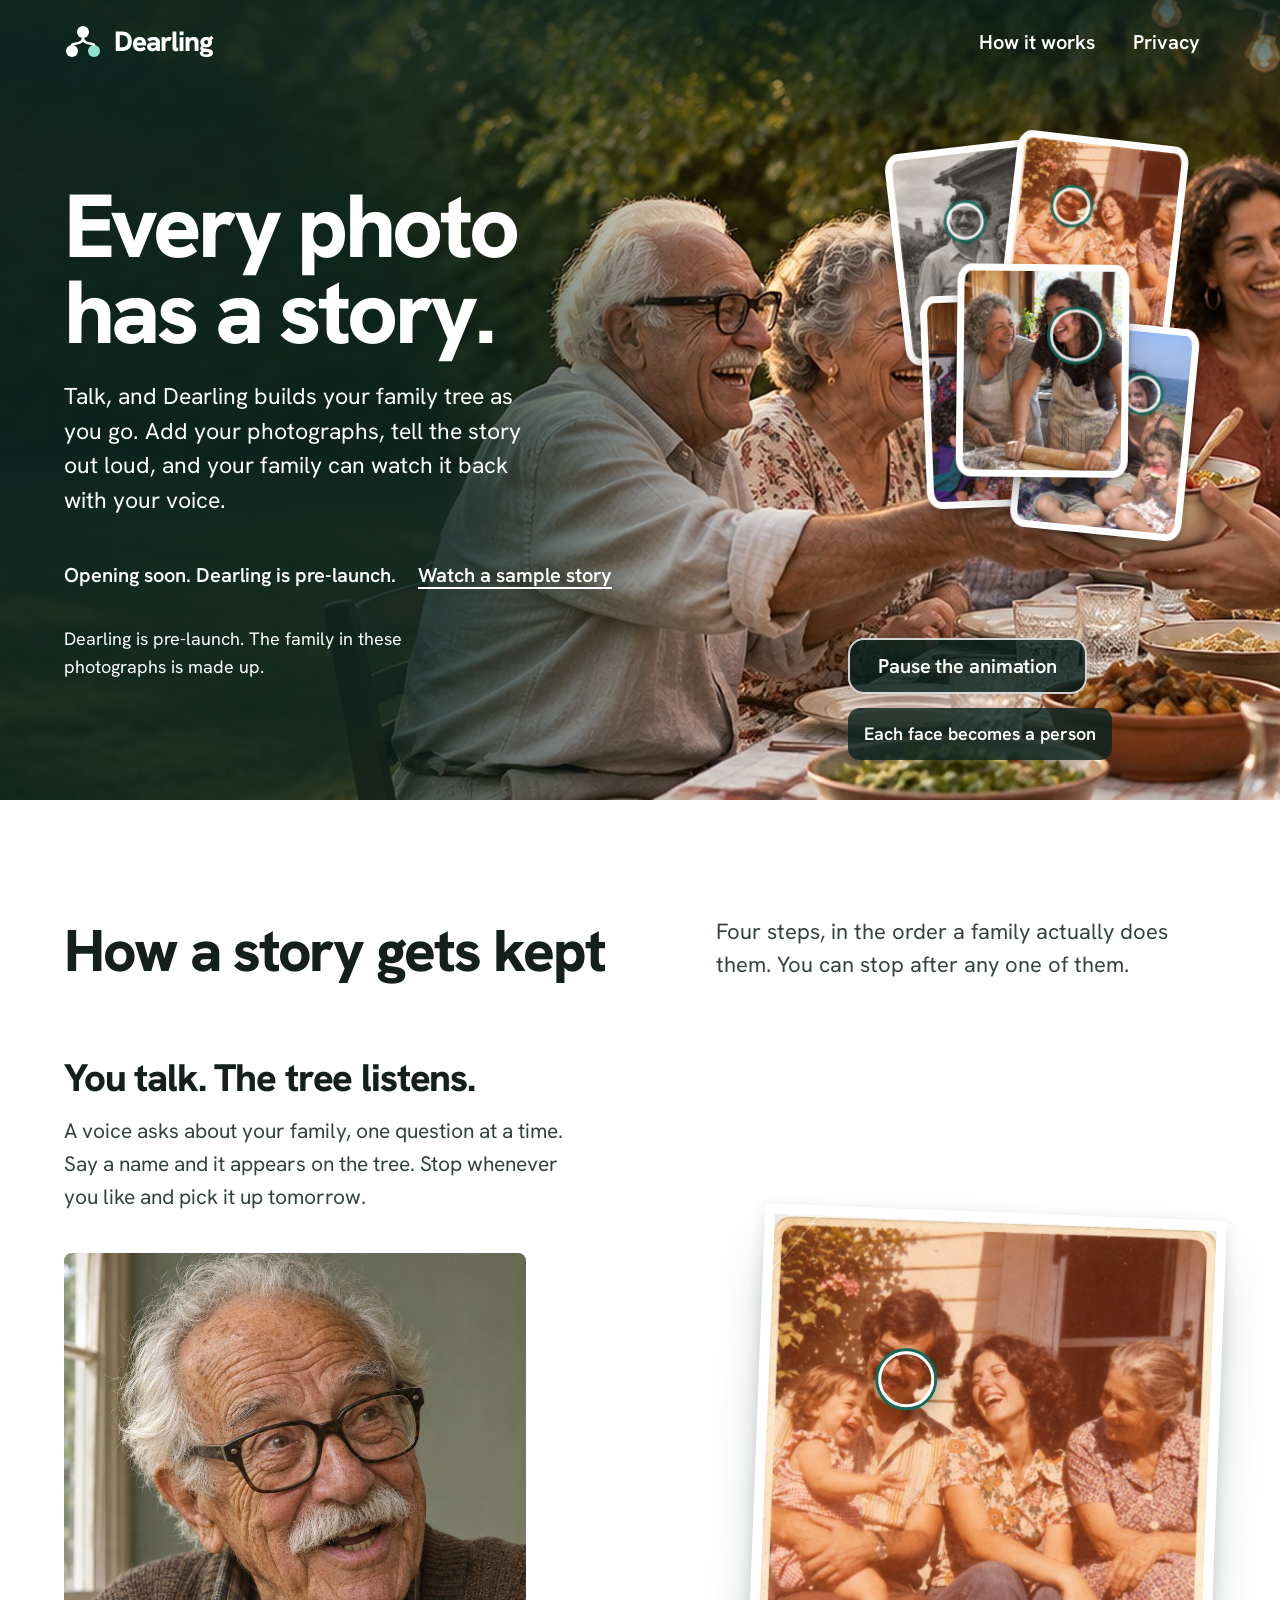
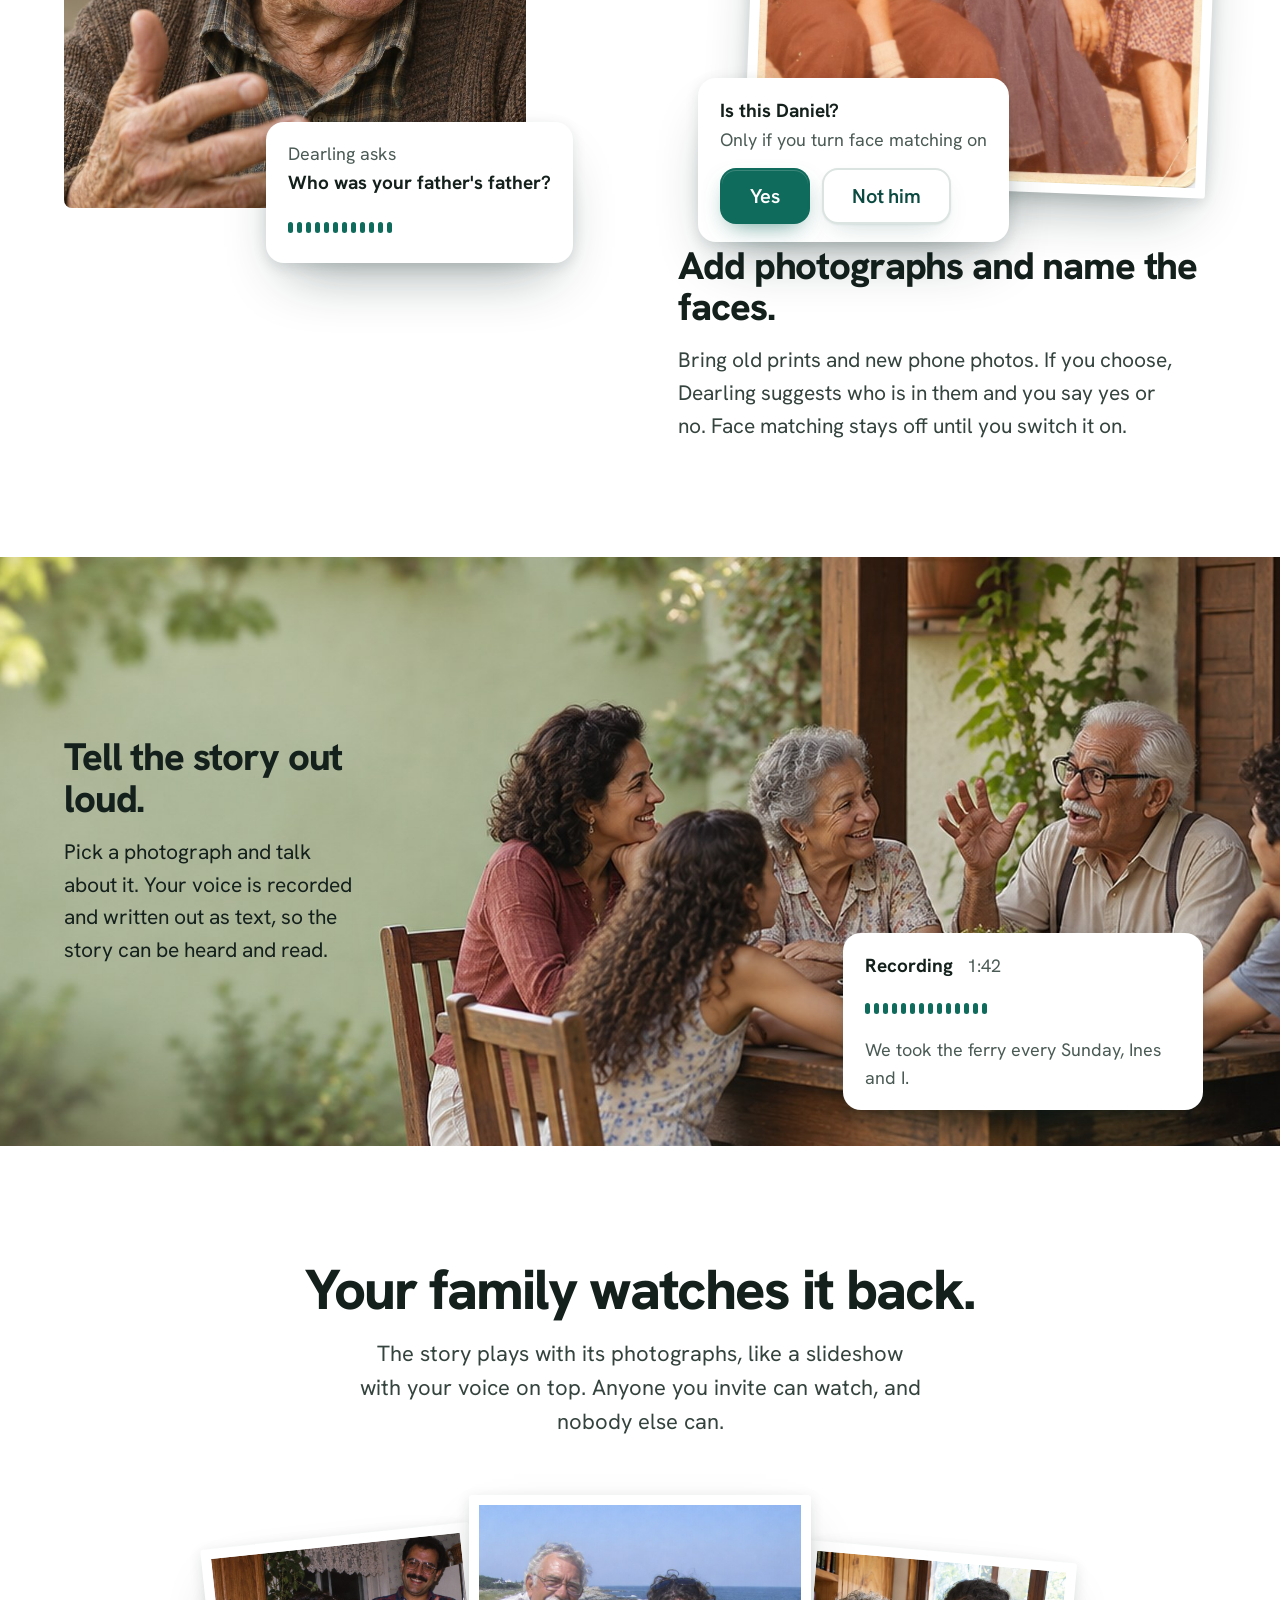
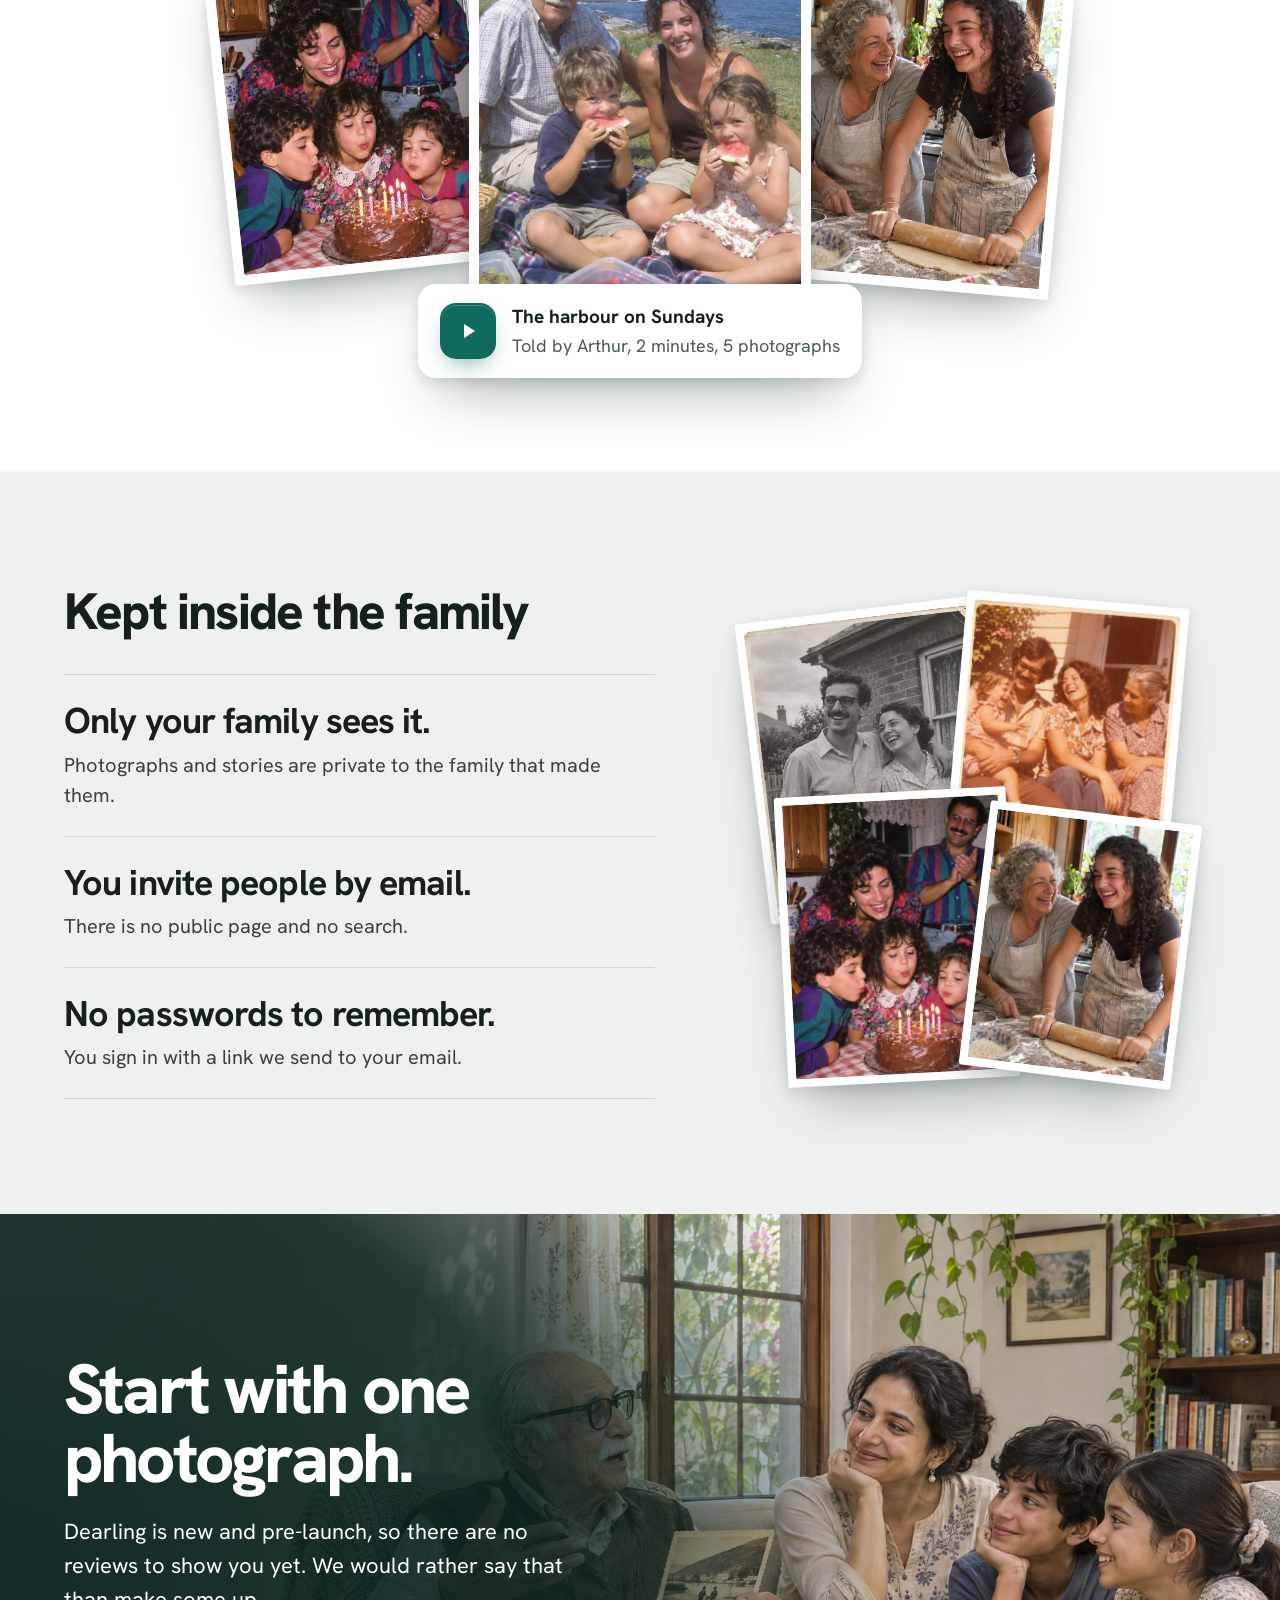
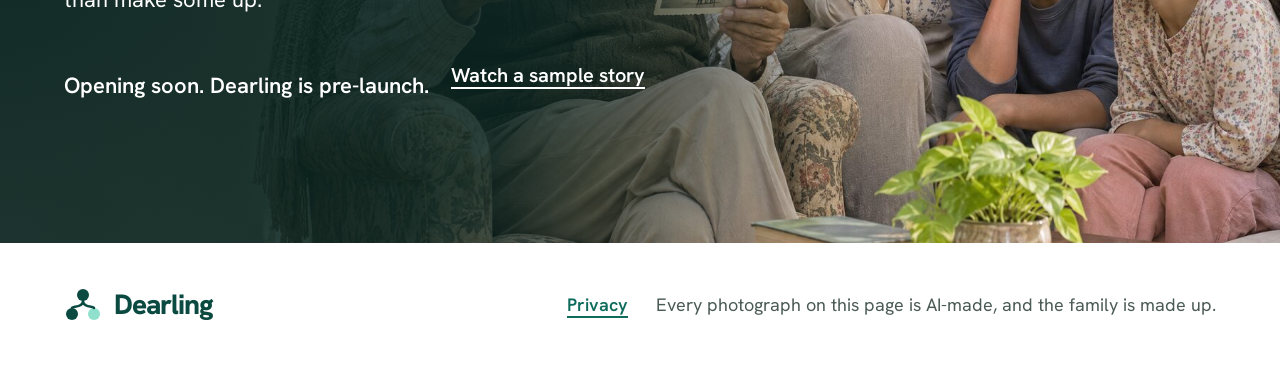
==== index.html @ cbec67cd "Landing page" ====
<!doctype html>
<html lang="en">
<head>
<meta charset="utf-8">
<meta name="viewport" content="width=device-width, initial-scale=1">
<title>Dearling: every photo has a story</title>
<meta name="description" content="Dearling turns old family photographs and the stories behind them into a family tree your relatives can watch and hear.">
<link rel="icon" href="data:image/svg+xml,%3Csvg xmlns=%27http://www.w3.org/2000/svg%27 viewBox=%270 0 38 38%27%3E%3Ccircle cx=%2719%27 cy=%279%27 r=%276%27 fill=%27%230f6b5c%27/%3E%3Ccircle cx=%278%27 cy=%2728%27 r=%276%27 fill=%27%230f6b5c%27/%3E%3Ccircle cx=%2730%27 cy=%2728%27 r=%276%27 fill=%27%238fe0cc%27/%3E%3C/svg%3E">
<link rel="stylesheet" href="dearling.css">
</head>
<body>

<header class="hero onphoto" id="hero">
  <div class="bg"><img src="assets/hero-dinner.jpg" alt="" width="2016" height="864"></div>
  <div class="scrim"></div>
  <nav class="bar" aria-label="Main">
    <a class="brand" href="/"><svg viewBox="0 0 38 38" aria-hidden="true"><circle cx="19" cy="9" r="6" fill="currentColor"/><circle cx="8" cy="28" r="6" fill="currentColor"/><circle cx="30" cy="28" r="6" fill="#8fe0cc"/><path d="M19 15 C19 22 8 20 8 22 M19 15 C19 22 30 20 30 22" stroke="currentColor" stroke-width="2.5" fill="none" stroke-linecap="round"/></svg>Dearling</a>
    <a class="navlink hide-sm" href="#how">How it works</a>
    <a class="navlink hide-sm" href="#private">Privacy</a>
  </nav>
  <div class="hero-inner">
    <div>
      <h1>Every photo has a story.</h1>
      <p class="sub">Talk, and Dearling builds your family tree as you go. Add your photographs, tell the story out loud, and your family can watch it back with your voice.</p>
      <div class="cta">
        <p class="opening">Opening soon. Dearling is pre-launch.</p>
        <a class="link" href="sample-story.html">Watch a sample story</a>
      </div>
      <p class="note">Dearling is pre-launch. The family in these photographs is made up.</p>
    </div>
    <div class="stagewrap">
      <div class="stage" id="stage" role="group" aria-label="Five family photographs, from 1952 to 2025, become a family tree: Arthur, Daniel, Marta, Rosa and Mira"></div>
      <div class="stagebar">
        <button class="btn btn-ghost" id="pausebtn" type="button" aria-pressed="false">Pause the animation</button>
        <span class="stagecap" id="stagecap">Photographs become people on your tree</span>
      </div>
    </div>
  </div>
</header>

<main>
<section class="sec" id="how">
  <div class="intro">
    <h2 class="h2">How a story gets kept</h2>
    <p class="lead">Four steps, in the order a family actually does them. You can stop after any one of them.</p>
  </div>

  <div class="coll">
    <div class="colA">
      <h3>You talk. The tree listens.</h3>
      <p class="t">A voice asks about your family, one question at a time. Say a name and it appears on the tree. Stop whenever you like and pick it up tomorrow.</p>
      <div class="fig">
        <div class="frame" style="aspect-ratio:3/3.6"><img src="assets/grandpa.jpg" alt="Arthur, an older man with white hair, a white moustache and glasses, laughing as he tells a story" style="object-position:50% 20%"></div>
        <div class="float" style="right:-10%;bottom:-10%;max-width:330px">
          <div class="who">Dearling asks</div>
          <b>Who was your father's father?</b>
          <div class="bars" style="margin-top:12px" aria-hidden="true"><i></i><i></i><i></i><i></i><i></i><i></i><i></i><i></i><i></i><i></i><i></i><i></i></div>
        </div>
      </div>
    </div>
    <div class="colB">
      <div class="fig">
        <div class="frame" style="aspect-ratio:4/5"><img src="assets/p1975.jpg" alt="A faded 1975 snapshot: Daniel holding his small daughter Rosa on a porch step, beside Marta and her mother"></div>
        <span class="ringed" style="left:33%;top:29%;width:12%;aspect-ratio:1"></span>
        <div class="float" style="left:-12%;bottom:-9%;max-width:340px">
          <b>Is this Daniel?</b>
          <div class="who" style="margin-bottom:14px">Only if you turn face matching on</div>
          <div style="display:flex;gap:12px"><a class="btn btn-primary" href="sample-story.html">Yes</a><a class="btn btn-quiet" href="sample-story.html">Not him</a></div>
        </div>
      </div>
      <h3 style="margin-top:56px">Add photographs and name the faces.</h3>
      <p class="t">Bring old prints and new phone photos. If you choose, Dearling suggests who is in them and you say yes or no. Face matching stays off until you switch it on.</p>
    </div>
  </div>
</section>

<section class="bleed" aria-labelledby="h-tell">
  <img src="assets/hero-porch.jpg" alt="The family around a porch table: Arthur tells a story with one hand raised while Marta, Rosa, Mira and Theo listen">
  <div class="step">
    <h3 id="h-tell">Tell the story out loud.</h3>
    <p class="t">Pick a photograph and talk about it. Your voice is recorded and written out as text, so the story can be heard and read.</p>
  </div>
  <div class="float">
    <div style="display:flex;align-items:center;gap:14px"><b>Recording</b><span class="who">1:42</span></div>
    <div class="bars" style="margin-top:10px" aria-hidden="true"><i></i><i></i><i></i><i></i><i></i><i></i><i></i><i></i><i></i><i></i><i></i><i></i><i></i><i></i></div>
    <div class="who" style="margin-top:10px">We took the ferry every Sunday, Ines and I.</div>
  </div>
</section>

<section class="sec">
  <div class="centre">
    <h3>Your family watches it back.</h3>
    <p class="t">The story plays with its photographs, like a slideshow with your voice on top. Anyone you invite can watch, and nobody else can.</p>
    <div class="fan">
      <div class="pr l"><img src="assets/p1994.jpg" alt="A 1994 kitchen birthday: children blowing out candles, Daniel and Marta behind them"></div>
      <div class="pr c"><img src="assets/p2008.jpg" alt="A 2008 seaside picnic: Arthur with his daughter Rosa and her two small children eating watermelon" style="object-position:50% 40%"></div>
      <div class="pr r"><img src="assets/p2025.jpg" alt="Marta and her granddaughter Mira rolling out dough together, 2025"></div>
      <div class="float">
        <a class="btn btn-primary btn-icon" href="sample-story.html" aria-label="Play Arthur's story"><svg viewBox="0 0 24 24" aria-hidden="true" fill="currentColor"><path d="M8 5v14l11-7z"/></svg></a>
        <div style="text-align:left"><b>The harbour on Sundays</b><div class="who">Told by Arthur, 2 minutes, 5 photographs</div></div>
      </div>
    </div>
  </div>
</section>

<section class="sec stonebg" id="private">
  <div class="quiet">
    <div>
      <h2 class="h2" style="margin-bottom:36px;font-size:clamp(34px,4vw,54px)">Kept inside the family</h2>
      <ul class="facts">
        <li>Only your family sees it.<span>Photographs and stories are private to the family that made them.</span></li>
        <li>You invite people by email.<span>There is no public page and no search.</span></li>
        <li>No passwords to remember.<span>You sign in with a link we send to your email.</span></li>
      </ul>
    </div>
    <div class="pile" aria-hidden="true">
      <div class="pr" style="width:50%;left:4%;top:4%;transform:rotate(-7deg)"><img src="assets/p1952.jpg" alt=""></div>
      <div class="pr" style="width:46%;left:46%;top:2%;transform:rotate(5deg)"><img src="assets/p1975.jpg" alt=""></div>
      <div class="pr" style="width:48%;left:10%;top:40%;transform:rotate(-3deg)"><img src="assets/p1994.jpg" alt=""></div>
      <div class="pr" style="width:44%;left:50%;top:44%;transform:rotate(7deg)"><img src="assets/p2025.jpg" alt=""></div>
    </div>
  </div>
</section>
</main>

<section class="closer onphoto">
  <img src="assets/living.jpg" alt="Arthur holds an old photograph and tells its story to his family on the sofa" style="object-position:70% 45%">
  <div class="scrim"></div>
  <div class="inner">
    <h2>Start with one photograph.</h2>
    <p>Dearling is new and pre-launch, so there are no reviews to show you yet. We would rather say that than make some up.</p>
    <div class="cta"><p class="opening">Opening soon. Dearling is pre-launch.</p><a class="link" href="sample-story.html">Watch a sample story</a></div>
  </div>
</section>
<footer class="foot">
  <a class="brand" href="/"><svg viewBox="0 0 38 38" aria-hidden="true"><circle cx="19" cy="9" r="6" fill="currentColor"/><circle cx="8" cy="28" r="6" fill="currentColor"/><circle cx="30" cy="28" r="6" fill="#8fe0cc"/><path d="M19 15 C19 22 8 20 8 22 M19 15 C19 22 30 20 30 22" stroke="currentColor" stroke-width="2.5" fill="none" stroke-linecap="round"/></svg>Dearling</a>
  <a class="link" href="#private">Privacy</a>
  <span>Every photograph on this page is AI-made, and the family is made up.</span>
</footer>

<script src="hero.js"></script>
</body>
</html>
---- dearling.css ----
/* Dearling, one product. White and spruce, Hanken Grotesk. No serif, italic, or uppercase. Shared by all four screens. */
@font-face {
  font-family: "Hanken Grotesk";
  src: url("assets/hanken.woff2") format("woff2");
  font-weight: 100 900;
  font-style: normal;
  font-display: swap;
}
:root {
  --white: #fff;
  --band: #f4f7f6;
  --stone: #eef1f0;
  --mint: #e3f1ee;
  --mint-2: #c9e6df;
  --spruce: #0f6b5c;
  --deep: #0a4a40;
  --deeper: #07352e;
  --night: #08221e;
  --ink: #14201c;
  --ink-2: #34433e;
  --ink-3: #4a5a55;
  --line: #dce4e1;
  --lit: #8fe0cc;
  --record: #c8321f;
  --font: "Hanken Grotesk", system-ui, -apple-system, "Segoe UI", Roboto, sans-serif;
  --shadow-md: 0 1px 2px rgb(10 74 64 / .08), 0 12px 28px -12px rgb(10 74 64 / .22);
  --shadow-lg: 0 2px 4px rgb(10 74 64 / .06), 0 18px 40px -12px rgb(10 74 64 / .22), 0 60px 90px -40px rgb(15 107 92 / .35);
  --shadow-float: 0 28px 60px -24px rgb(8 34 30 / .45), 0 4px 14px rgb(8 34 30 / .12);
  --gutter: clamp(20px, 5vw, 72px);
}
*, *::before, *::after { box-sizing: border-box; }
html { -webkit-text-size-adjust: 100%; }
body { margin: 0; font-family: var(--font); font-size: 20px; line-height: 1.55; color: var(--ink); background: var(--white); -webkit-font-smoothing: antialiased; overflow-x: hidden; }
img { display: block; max-width: 100%; }
a { color: var(--spruce); text-underline-offset: 4px; }
h1, h2, h3, p { margin: 0; }
:focus-visible { outline: 3px solid var(--spruce); outline-offset: 3px; border-radius: 6px; }
.onphoto :focus-visible { outline-color: #fff; }
.wrap { width: min(1200px, 100% - 48px); margin-inline: auto; }

/* ---------- buttons and links: the same on every screen ---------- */
.btn { display: inline-flex; align-items: center; justify-content: center; gap: 10px; min-height: 56px; min-width: 56px; padding: 0 28px; font: 600 20px/1 var(--font); letter-spacing: -.005em; border-radius: 16px; border: 2px solid transparent; cursor: pointer; text-decoration: none; transition: background .2s, border-color .2s, color .2s; }
.btn svg { width: 24px; height: 24px; flex: none; }
.btn-primary { background: var(--spruce); color: #fff; box-shadow: 0 10px 24px -10px rgb(15 107 92 / .7), inset 0 1px 0 rgb(255 255 255 / .18); }
.btn-primary:hover { background: var(--deep); }
.btn-quiet { background: #fff; color: var(--deep); border-color: var(--line); box-shadow: var(--shadow-md); }
.btn-quiet:hover { border-color: var(--spruce); }
.btn-light { background: #fff; color: var(--deep); }
.btn-light:hover { background: var(--mint); }
.btn-ghost { color: #fff; border-color: rgb(255 255 255 / .8); background: rgb(8 34 30 / .82); }
.btn-ghost:hover { background: rgb(8 34 30 / .8); }
.link { display: inline-flex; align-items: center; min-height: 52px; font-weight: 600; text-decoration: underline; text-decoration-thickness: 2px; text-underline-offset: 5px; color: var(--spruce); }
.onphoto .link { color: #fff; }
.btn-icon { padding: 0; width: 56px; }
input[type=email] { min-height: 60px; width: 100%; padding: 0 18px; font: 500 20px var(--font); color: var(--ink); border: 2px solid #62716b; border-radius: 16px; background: #fff; }
label { font-weight: 600; font-size: 20px; }

/* wordmark: dot tree mark plus the name */
.brand { display: inline-flex; align-items: center; gap: 12px; font-weight: 800; font-size: 28px; letter-spacing: -.03em; color: var(--deep); text-decoration: none; min-height: 56px; }
.brand svg { width: 38px; height: 38px; flex: none; }
.onphoto .brand { color: #fff; }

/* ---------- landing top bar over the hero ---------- */
.bar { position: absolute; inset: 0 0 auto 0; z-index: 6; display: flex; align-items: center; gap: 6px; padding: 14px var(--gutter); }
.bar .brand { margin-right: auto; }
.bar a.navlink { display: inline-flex; align-items: center; min-height: 56px; padding: 0 16px; color: #fff; text-decoration: none; font-weight: 600; border-radius: 14px; }
.bar a.navlink:hover { text-decoration: underline; text-underline-offset: 5px; }

/* ---------- landing hero ---------- */
.hero { position: relative; overflow: hidden; color: #fff; background: var(--night); isolation: isolate; }
.hero .bg { position: absolute; inset: 0; z-index: -2; }
.hero .bg img { width: 100%; height: 100%; object-fit: cover; object-position: 28% 50%; transform-origin: 30% 50%; animation: drift 40s ease-in-out infinite alternate; }
.hero.paused .bg img { animation-play-state: paused; }
@keyframes drift { from { transform: scale(1.01); } to { transform: scale(1.07) translateX(-1.2%); } }
/* the scrim sits behind the words only: a soft spruce pool anchored on the left edge, clear photo everywhere else */
.hero .scrim { position: absolute; inset: 0; z-index: -1;
  background:
    radial-gradient(ellipse 60% 90% at 0% 58%, rgb(8 34 30 / .92) 0%, rgb(8 34 30 / .88) 58%, rgb(8 34 30 / 0) 100%),
    linear-gradient(180deg, rgb(8 34 30 / .78) 0%, rgb(8 34 30 / .5) 70px, rgb(8 34 30 / 0) 150px); }
.hero-inner { display: grid; grid-template-columns: minmax(0, 1fr) minmax(0, .9fr); align-items: center; gap: 24px; padding: 96px calc(var(--gutter) * .5) 32px var(--gutter); min-height: min(100svh, 800px); }
.hero h1 { font-weight: 800; font-size: clamp(48px, 7vw, 100px); line-height: .96; letter-spacing: -.04em; max-width: 9em; text-wrap: balance; }
.hero .sub { font-size: clamp(20px, 1.8vw, 24px); line-height: 1.5; margin-top: 24px; max-width: 21em; }
.hero .cta { display: flex; flex-wrap: wrap; gap: 12px 22px; align-items: center; margin-top: 32px; }
.hero .note { margin-top: 24px; font-size: 18px; max-width: 24em; }
.stagewrap { justify-self: end; width: min(400px, 100%); }
.stage { position: relative; width: 100%; }
.stage .tree-lines { position: absolute; inset: 0; width: 100%; height: 100%; overflow: visible; pointer-events: none; }
.stage .tree-lines path { fill: none; stroke: #fff; stroke-width: 3; stroke-linecap: round; filter: drop-shadow(0 1px 3px rgb(0 0 0 / .55)); }
.print { position: absolute; left: 0; top: 0; background: #fff; overflow: hidden; will-change: transform; box-shadow: 0 18px 40px -14px rgb(0 0 0 / .5), 0 2px 6px rgb(0 0 0 / .25); }
.print .pic { position: absolute; }
.print .pic img { width: 100%; height: 100%; max-width: none; object-fit: cover; }
.print .ring { position: absolute; border: 3px solid #fff; border-radius: 50%; box-shadow: 0 0 0 3px var(--spruce), 0 0 18px rgb(0 0 0 / .35); transform: translate(-50%, -50%); opacity: 0; }
.tag { position: absolute; left: 0; top: 0; background: #fff; color: var(--ink); font-weight: 700; font-size: 18px; line-height: 1; padding: 9px 12px; border-radius: 10px; white-space: nowrap; box-shadow: 0 6px 18px rgb(0 0 0 / .28); }
.stagebar { display: flex; align-items: center; gap: 14px; margin-top: 14px; flex-wrap: wrap; }
.stagecap { font-weight: 600; font-size: 18px; background: rgb(8 34 30 / .8); padding: 12px 16px; border-radius: 12px; }

/* ---------- landing body: varied composition ---------- */
.sec { padding: clamp(72px, 9vw, 128px) var(--gutter); }
.h2 { font-weight: 800; font-size: clamp(36px, 4.6vw, 64px); line-height: 1.02; letter-spacing: -.035em; text-wrap: balance; }
.lead { font-size: 22px; line-height: 1.5; color: var(--ink-2); max-width: 30em; }
.intro { display: grid; grid-template-columns: 1.1fr .9fr; gap: 40px; align-items: end; max-width: 1200px; margin: 0 auto clamp(48px, 6vw, 80px); }
.coll { display: grid; grid-template-columns: 1fr 1fr; gap: 0 clamp(32px, 6vw, 96px); max-width: 1200px; margin: 0 auto; align-items: start; }
.coll .colB { margin-top: clamp(80px, 12vw, 190px); }
.coll h3, .step h3 { font-weight: 800; font-size: clamp(30px, 3vw, 42px); line-height: 1.08; letter-spacing: -.03em; margin-bottom: 16px; }
.coll p.t, .step p.t { color: var(--ink-2); font-size: 21px; max-width: 24em; }
.fig { position: relative; margin-bottom: clamp(36px, 4vw, 56px); }
.fig .frame { overflow: hidden; border-radius: 8px; background: var(--stone); }
.fig .frame img { width: 100%; height: 100%; object-fit: cover; }
.colA .fig { margin: 40px 0 0; width: 86%; }
.colB .fig { margin: 0 0 40px 14%; width: 86%; }
.colB .fig .frame { border: 10px solid #fff; border-radius: 3px; box-shadow: var(--shadow-float); transform: rotate(2.2deg); }
.float { position: absolute; background: #fff; border-radius: 18px; box-shadow: var(--shadow-float); padding: 18px 22px; font-size: 19px; z-index: 2; }
.float b { font-weight: 700; }
.float .who { color: var(--ink-3); font-size: 18px; }
.ringed { position: absolute; border: 3px solid #fff; border-radius: 50%; box-shadow: 0 0 0 3px var(--spruce), 0 6px 22px rgb(0 0 0 / .35); transform: translate(-50%, -50%); }
.bars { display: flex; align-items: center; gap: 4px; height: 36px; }
.bars i { display: block; width: 5px; border-radius: 3px; background: var(--spruce); height: 30%; animation: lvl 1.3s ease-in-out infinite; }
.bars i:nth-child(2n) { animation-delay: -.4s; } .bars i:nth-child(3n) { animation-delay: -.8s; } .bars i:nth-child(5n) { animation-delay: -.2s; }
@keyframes lvl { 0%, 100% { height: 22%; } 50% { height: 100%; } }

/* full-bleed band: dark text straight on a pale photograph, no scrim at all */
.bleed { position: relative; overflow: hidden; isolation: isolate; background: #cfe0cf; min-height: clamp(460px, 46vw, 660px); display: flex; align-items: center; }
.bleed > img { position: absolute; inset: 0; width: 100%; height: 100%; object-fit: cover; object-position: 100% 50%; z-index: -1; transform: scale(1.12); transform-origin: 0% 50%; }
.bleed .step { padding: 56px var(--gutter); max-width: min(430px, 36%); color: var(--ink); }
.bleed .step p.t { color: var(--ink); }
.bleed .float { right: clamp(20px, 6vw, 100px); bottom: 36px; max-width: 360px; }

/* step four: centred, prints fanned */
.centre { text-align: center; max-width: 1100px; margin: 0 auto; }
.centre h3 { font-weight: 800; font-size: clamp(36px, 4.4vw, 60px); line-height: 1.02; letter-spacing: -.035em; margin-bottom: 18px; text-wrap: balance; }
.centre p.t { margin-inline: auto; font-size: 22px; color: var(--ink-2); max-width: 26em; }
.fan { position: relative; height: clamp(300px, 36vw, 470px); margin: 56px auto 0; width: min(900px, 100%); }
.fan .pr { position: absolute; top: 0; border: 10px solid #fff; border-radius: 3px; box-shadow: var(--shadow-float); overflow: hidden; background: #fff; }
.fan .pr img { width: 100%; height: 100%; object-fit: cover; }
.fan .pr.l { left: 3%; width: 30%; aspect-ratio: 4/5; transform: rotate(-6deg); top: 40px; }
.fan .pr.c { left: 50%; width: 38%; aspect-ratio: 4/5; transform: translateX(-50%); z-index: 2; top: 0; }
.fan .pr.r { right: 3%; width: 30%; aspect-ratio: 4/5; transform: rotate(5deg); top: 56px; }
.fan .float { left: 50%; bottom: -22px; transform: translateX(-50%); display: flex; gap: 16px; align-items: center; white-space: nowrap; z-index: 3; }

.stonebg { background: var(--stone); }
.quiet { display: grid; grid-template-columns: 1.1fr .9fr; gap: clamp(32px, 6vw, 96px); align-items: center; max-width: 1200px; margin: 0 auto; }
.facts { list-style: none; margin: 0; padding: 0; }
.facts li { font-weight: 700; font-size: clamp(26px, 2.8vw, 38px); line-height: 1.12; letter-spacing: -.025em; padding: 26px 0; border-top: 1px solid #cdd6d3; }
.facts li:last-child { border-bottom: 1px solid #cdd6d3; }
.facts li span { display: block; font-weight: 400; letter-spacing: 0; font-size: 20px; color: var(--ink-2); margin-top: 8px; line-height: 1.5; }
.pile { position: relative; aspect-ratio: 1 / 1.05; }
.pile .pr { position: absolute; border: 8px solid #fff; border-radius: 3px; box-shadow: var(--shadow-float); overflow: hidden; background: #fff; aspect-ratio: 4/5; }
.pile .pr img { width: 100%; height: 100%; object-fit: cover; }

.closer { position: relative; color: #fff; overflow: hidden; isolation: isolate; background: var(--night); }
.closer > img { position: absolute; inset: 0; width: 100%; height: 100%; object-fit: cover; z-index: -2; object-position: 50% 40%; }
.closer .scrim { position: absolute; inset: 0; z-index: -1; background: radial-gradient(ellipse 70% 110% at 0% 55%, rgb(8 34 30 / .94) 0%, rgb(8 34 30 / .86) 60%, rgb(8 34 30 / 0) 100%); }
.closer .inner { padding: clamp(80px, 11vw, 150px) var(--gutter); max-width: 760px; }
.closer h2 { font-weight: 800; font-size: clamp(40px, 5.4vw, 76px); line-height: 1; letter-spacing: -.04em; }
.closer p { font-size: 22px; margin-top: 22px; max-width: 24em; }
.closer .cta { margin-top: 32px; display: flex; gap: 14px 22px; flex-wrap: wrap; align-items: center; }
footer.foot { padding: 36px var(--gutter) 48px; color: var(--ink-3); display: flex; flex-wrap: wrap; gap: 8px 28px; align-items: center; font-size: 18px; }
footer.foot a { display: inline-flex; align-items: center; min-height: 52px; }
footer.foot .brand { margin-right: auto; }

/* ---------- signed-in shell ---------- */
body.app { background: linear-gradient(180deg, #f1f8f6 0, #fff 420px); min-height: 100vh; }
body.app::before { content: ""; position: absolute; inset: 0 0 auto 0; height: 560px; z-index: -1; background: radial-gradient(50% 60% at 78% 0%, rgb(143 224 204 / .45), transparent 70%); pointer-events: none; }
.top { position: sticky; top: 0; z-index: 20; background: rgb(255 255 255 / .96); border-bottom: 1px solid rgb(220 228 225 / .7); }
.top .wrap { display: flex; align-items: center; justify-content: space-between; min-height: 76px; gap: 16px; }
.tabs { display: flex; gap: 6px; }
.tabs a { display: inline-flex; align-items: center; gap: 10px; min-height: 56px; padding: 0 18px; border-radius: 16px; color: var(--ink-2); font-weight: 700; text-decoration: none; }
.tabs a svg { width: 24px; height: 24px; }
.tabs a[aria-current=page] { background: var(--deep); color: #fff; }
.tabs a:not([aria-current]):hover { background: var(--mint); color: var(--deep); }
.me { display: inline-flex; align-items: center; gap: 12px; min-height: 56px; font-weight: 700; color: var(--ink-2); text-decoration: none; }
.me img { width: 48px; height: 48px; border-radius: 50%; object-fit: cover; }
.app-main { padding: 40px 0 120px; }
.hello { font-size: clamp(38px, 4.6vw, 56px); line-height: 1; letter-spacing: -.04em; font-weight: 800; }
.hello-sub { margin-top: 12px; font-size: 22px; color: var(--ink-2); }
.app-grid { margin-top: 32px; display: grid; grid-template-columns: minmax(0, 1.5fr) minmax(0, 1fr); gap: 24px; align-items: start; }
.stack-col { display: grid; gap: 24px; }
.panel { background: #fff; border: 1px solid var(--line); border-radius: 30px; box-shadow: var(--shadow-md); padding: 28px; }
.panel h2 { font-size: 30px; line-height: 1.05; letter-spacing: -.035em; font-weight: 800; }
.panel .meta { margin-top: 6px; font-size: 18px; color: var(--ink-3); }
.panel .btn { margin-top: 16px; }
.note-line { margin-top: 32px; font-size: 18px; color: var(--ink-3); }

/* the family tree: HTML nodes, lines drawn from their measured positions, no sideways scroll */
.tree-panel { position: relative; background: linear-gradient(165deg, #fff, #f1f8f6); overflow: hidden; padding: 28px 28px 20px; }
.tree { position: relative; margin-top: 12px; width: 100%; height: calc(var(--pitch) * 4 + 8px); --pitch: 178px; --nw: 92px; }
.tree svg { position: absolute; inset: 0; width: 100%; height: 100%; overflow: visible; pointer-events: none; }
.tree path { fill: none; stroke: var(--spruce); stroke-width: 4; stroke-linecap: round; stroke-linejoin: round; }
.tnode { position: absolute; width: var(--nw); left: calc(var(--x) * 1%); top: calc(var(--r) * var(--pitch)); transform: translateX(-50%); text-align: center; text-decoration: none; color: inherit; display: block; }
.tnode .face { display: grid; place-items: center; width: var(--nw); height: var(--nw); border-radius: 50%; overflow: hidden; border: 3px solid #fff; background: var(--mint); box-shadow: 0 0 0 3px var(--spruce), 0 8px 20px -8px rgb(10 74 64 / .5); font-weight: 800; font-size: 28px; color: var(--deep); }
.tnode .face img { width: 100%; height: 100%; object-fit: cover; }
.tnode.noimg .face { background: var(--mint-2); box-shadow: 0 0 0 3px var(--spruce); }
.tnode.lit .face { box-shadow: 0 0 0 3px var(--spruce), 0 0 0 8px rgb(143 224 204 / .6), 0 0 44px 8px rgb(143 224 204 / .85); }
.tnode .who { display: block; margin: 8px -20px 0; font-weight: 700; font-size: 19px; line-height: 1.1; white-space: nowrap; }
.tnode .role { display: block; margin: 0 -20px; font-size: 18px; line-height: 1.15; color: var(--ink-3); white-space: nowrap; }
.tnode:hover .who { text-decoration: underline; }
.tree-foot { margin-top: 6px; font-size: 18px; color: var(--ink-3); }

.talk { background: linear-gradient(160deg, var(--spruce) 0%, var(--deeper) 100%); color: #fff; border: 0; position: relative; overflow: hidden; isolation: isolate; }
.talk::before { content: ""; position: absolute; right: -40%; top: -50%; width: 80%; aspect-ratio: 1; z-index: -1; background: radial-gradient(closest-side, rgb(143 224 204 / .16), transparent); }
.talk h2, .talk p { color: #fff; }
.talk p { margin-top: 10px; font-size: 20px; }
.talk .next { margin-top: 18px; background: rgb(255 255 255 / .13); border: 1px solid rgb(255 255 255 / .3); border-radius: 18px; padding: 14px 16px; font-size: 20px; line-height: 1.35; font-weight: 600; }
.talk .next small { display: block; font-size: 18px; font-weight: 500; margin-bottom: 4px; }
.mic { margin-top: 22px; display: flex; align-items: center; gap: 18px; }
.btn-mic { width: 84px; height: 84px; border-radius: 50%; background: #fff; color: var(--deep); border: 0; display: grid; place-items: center; cursor: pointer; box-shadow: 0 0 0 10px rgb(255 255 255 / .18), 0 16px 30px -10px rgb(0 0 0 / .5); flex: none; }
.btn-mic svg { width: 36px; height: 36px; }
.mic span { font-size: 22px; font-weight: 700; line-height: 1.2; }
.thumbs { margin-top: 16px; display: grid; grid-template-columns: repeat(3, 1fr); gap: 10px; }
.thumbs img { width: 100%; aspect-ratio: 1; object-fit: cover; border-radius: 16px; }
.slist { margin-top: 14px; display: grid; gap: 10px; }
.srow { display: grid; grid-template-columns: 72px 1fr 56px; gap: 14px; align-items: center; padding: 8px; border-radius: 20px; text-decoration: none; color: inherit; }
.srow:hover { background: var(--band); }
.srow img { width: 72px; height: 72px; border-radius: 16px; object-fit: cover; }
.srow b { display: block; font-size: 20px; line-height: 1.2; }
.srow small { font-size: 18px; color: var(--ink-3); }
.srow .play { width: 56px; height: 56px; border-radius: 50%; background: var(--mint); color: var(--deep); display: grid; place-items: center; }
.srow .play svg { width: 24px; height: 24px; }

.botbar { display: none; }

/* ---------- rewatch ---------- */
.rw { padding: 28px 0 100px; }
.back { display: inline-flex; align-items: center; gap: 10px; min-height: 56px; padding: 0 18px 0 12px; margin-left: -12px; font-weight: 700; text-decoration: none; color: var(--deep); border-radius: 16px; }
.back:hover { background: var(--mint); }
.back svg { width: 24px; height: 24px; }
.rw-grid { margin-top: 12px; display: grid; grid-template-columns: minmax(0, 1.6fr) minmax(0, 1fr); gap: 28px; align-items: start; }
.rw h1 { font-size: clamp(38px, 4.6vw, 60px); line-height: 1; letter-spacing: -.045em; font-weight: 800; }
.rw .by { margin-top: 12px; display: flex; align-items: center; gap: 14px; font-size: 20px; color: var(--ink-2); }
.rw .by img { width: 56px; height: 56px; border-radius: 50%; object-fit: cover; box-shadow: 0 0 0 3px #fff, 0 0 0 5px var(--spruce), 0 0 26px 6px rgb(143 224 204 / .8); }
.player { margin-top: 24px; border-radius: 32px; overflow: hidden; background: var(--deeper); box-shadow: var(--shadow-lg); }
.shot { position: relative; aspect-ratio: 16 / 10; overflow: hidden; isolation: isolate; background: #0b1512; color: #fff; }
.shot .slide { position: absolute; inset: 0; opacity: 0; transition: opacity 1.4s ease; z-index: -2; }
.shot .slide.on { opacity: 1; }
.shot .slide img { width: 100%; height: 100%; object-fit: cover; transform: scale(1.02); }
.shot .slide.on img { animation: kb 20s ease-out forwards; }
.player.paused .slide.on img { animation-play-state: paused; }
@keyframes kb { from { transform: scale(1.02); } to { transform: scale(1.12) translate(-1.2%, -1%); } }
.shot::after { content: ""; position: absolute; inset: 0; z-index: -1; background: linear-gradient(0deg, rgb(7 41 35 / .95) 0%, rgb(7 41 35 / .9) 28%, rgb(7 41 35 / .55) 52%, rgb(7 41 35 / 0) 76%); }
.shot .yr { position: absolute; left: 28px; top: 20px; background: #fff; color: var(--ink); font-weight: 700; font-size: 18px; padding: 6px 12px; border-radius: 10px; }
.sub-line { position: absolute; left: 28px; right: 28px; bottom: 22px; color: #fff; font-size: 30px; line-height: 1.25; font-weight: 700; letter-spacing: -.015em; }
.ctrl { background: #fff; padding: 18px 24px 22px; }
.prog { display: flex; align-items: center; gap: 14px; font-size: 18px; font-weight: 600; color: var(--ink-2); font-variant-numeric: tabular-nums; }
.track { position: relative; flex: 1; height: 56px; display: flex; align-items: center; cursor: pointer; }
.bars2 { flex: 1; display: flex; align-items: center; gap: 3px; height: 48px; }
.bars2 i { flex: 1; border-radius: 2px; background: var(--mint-2); height: var(--h); }
.bars2 i.on { background: var(--spruce); }
.btnrow { margin-top: 10px; display: flex; align-items: center; justify-content: center; gap: 14px; flex-wrap: wrap; }
.skip { min-width: 56px; min-height: 56px; border-radius: 18px; border: 2px solid var(--line); background: #fff; color: var(--deep); font: 700 18px var(--font); display: inline-flex; align-items: center; justify-content: center; gap: 6px; cursor: pointer; padding: 0 14px; }
.skip:hover { border-color: var(--spruce); }
.skip svg { width: 22px; height: 22px; }
.big-play { width: 76px; height: 76px; border-radius: 50%; border: 0; background: var(--spruce); color: #fff; display: grid; place-items: center; cursor: pointer; box-shadow: 0 14px 28px -10px rgb(15 107 92 / .8); }
.big-play:hover { background: var(--deep); }
.big-play svg { width: 34px; height: 34px; }
.side .panel + .panel { margin-top: 20px; }
.side h2 { font-size: 28px; line-height: 1.05; letter-spacing: -.03em; font-weight: 800; }
.faces-row { margin-top: 14px; display: flex; gap: 12px 14px; flex-wrap: wrap; }
.fp { text-align: center; font-size: 18px; font-weight: 700; width: 72px; }
.fp img { width: 64px; height: 64px; border-radius: 50%; object-fit: cover; margin: 0 auto 6px; box-shadow: 0 0 0 3px #fff, 0 0 0 5px var(--mint-2); filter: grayscale(.9) brightness(1.1); opacity: .6; transition: all .8s ease; }
.fp.lit img { filter: none; opacity: 1; box-shadow: 0 0 0 3px #fff, 0 0 0 6px var(--spruce), 0 0 28px 6px rgb(143 224 204 / .9); }
.strip { margin-top: 16px; display: grid; grid-template-columns: repeat(5, 1fr); gap: 8px; }
.strip button { padding: 0; border: 0; background: none; cursor: pointer; border-radius: 12px; min-height: 56px; }
.strip img { width: 100%; aspect-ratio: 1; object-fit: cover; border-radius: 12px; }
.strip button[aria-current="true"] img { outline: 4px solid var(--spruce); outline-offset: 2px; }
.tr { margin-top: 14px; display: grid; gap: 6px; }
.tr button { text-align: left; min-height: 56px; padding: 10px 16px; border-radius: 16px; border: 0; background: transparent; font: 500 20px/1.35 var(--font); color: var(--ink-2); cursor: pointer; }
.tr button:hover { background: var(--band); }
.tr button.now { background: var(--mint); color: var(--ink); font-weight: 700; }

/* ---------- sign in ---------- */
body.signin { min-height: 100vh; display: grid; grid-template-columns: 1fr 1fr; background: #fff; }
.si-photo { position: relative; overflow: hidden; background: var(--night); isolation: isolate; }
.si-photo > img { position: absolute; inset: 0; width: 100%; height: 100%; object-fit: cover; object-position: 70% 50%; z-index: -2; }
.si-photo::after { content: ""; position: absolute; inset: 0; z-index: -1; background: linear-gradient(180deg, rgb(8 34 30 / .88) 0%, rgb(8 34 30 / .62) 80px, rgb(8 34 30 / 0) 180px); }
.si-photo .brand { position: absolute; left: var(--gutter); top: 18px; z-index: 2; }
.si-form { display: flex; flex-direction: column; justify-content: center; padding: 64px clamp(24px, 7vw, 110px); gap: 0; background: linear-gradient(180deg, #f1f8f6 0, #fff 380px); }
.si-form h1 { font-weight: 800; font-size: clamp(38px, 4vw, 56px); line-height: 1; letter-spacing: -.04em; }
.si-form .hint { margin-top: 14px; font-size: 22px; color: var(--ink-2); max-width: 22em; }
.si-form form { margin-top: 32px; display: grid; gap: 12px; max-width: 460px; }
.si-form .btn { width: 100%; margin-top: 8px; }
.si-form .fine { margin-top: 28px; font-size: 18px; color: var(--ink-3); max-width: 26em; }
.si-form .link { margin-top: 12px; align-self: flex-start; }

/* ---------- responsive ---------- */
@media (max-width: 1040px) {
  .app-grid, .rw-grid { grid-template-columns: 1fr; }
  .tabs a span { display: none; }
  .tabs a { padding: 0; width: 56px; justify-content: center; }
  .me span { display: none; }
}
@media (max-width: 900px) {
  .hero .bg { inset: 0 0 auto 0; height: 440px; }
  .hero .bg img { object-position: 38% 50%; }
  .hero .scrim { background: linear-gradient(180deg, rgb(8 34 30 / .8) 0%, rgb(8 34 30 / .35) 80px, rgb(8 34 30 / .78) 235px, rgb(8 34 30 / .95) 400px, var(--night) 460px); }
  .hero-inner { grid-template-columns: 1fr; padding-top: 250px; padding-bottom: 48px; min-height: 0; gap: 40px; }
  .stagewrap { justify-self: center; width: min(420px, 100%); }
  .intro, .quiet, .coll { grid-template-columns: 1fr; }
  .coll .colB { margin-top: 40px; }
  .colA .fig { width: 100%; margin-top: 28px; }
  .colB .fig { margin-left: 0; width: 100%; margin-bottom: 28px; }
  .bleed { display: block; min-height: 0; background: #fff; }
  .bleed > img { position: static; height: 300px; z-index: 0; object-position: 85% 50%; transform: none; }
  .bleed .step { max-width: none; padding: 36px var(--gutter) 28px; }
  .bleed .float { position: relative; right: auto; bottom: auto; margin: 0 var(--gutter) 40px; max-width: none; }
  .closer .scrim { background: linear-gradient(0deg, rgb(8 34 30 / .93) 0%, rgb(8 34 30 / .85) 60%, rgb(8 34 30 / .5) 100%); }
  body.signin { grid-template-columns: 1fr; grid-template-rows: 230px 1fr; }
  .si-photo > img { object-position: 78% 40%; }
  .si-form { padding: 36px 24px 56px; justify-content: flex-start; }
  .bar a.navlink.hide-sm { display: none; }
}
@media (max-width: 640px) {
  .tabs, .me { display: none; }
  .app-main { padding: 28px 0 40px; }
  .panel { padding: 22px 18px; border-radius: 26px; }
  .tree-panel { padding: 22px 12px 16px; }
  .tree { --pitch: 150px; --nw: 66px; margin-top: 8px; }
  .tnode .face { font-size: 22px; }
  .tnode .who { font-size: 15px; margin: 6px -20px 0; }
  .tnode .role { font-size: 14px; margin: 0 -20px; }
  .tree-foot { padding: 0 6px; }
  .btn-mic { width: 76px; height: 76px; }
  .botbar { display: flex; position: sticky; bottom: 0; z-index: 30; background: #fff; border-top: 1px solid var(--line); padding: 6px 8px calc(6px + env(safe-area-inset-bottom)); gap: 4px; box-shadow: 0 -10px 30px -16px rgb(10 74 64 / .35); }
  .botbar a { flex: 1; min-height: 64px; display: flex; flex-direction: column; align-items: center; justify-content: center; gap: 2px; border-radius: 16px; text-decoration: none; color: var(--ink-2); font-weight: 700; font-size: 18px; }
  .botbar a svg { width: 26px; height: 26px; }
  .botbar a[aria-current=page] { background: var(--deep); color: #fff; }
  .rw { padding: 16px 0 60px; }
  .sub-line { font-size: 22px; left: 16px; right: 16px; bottom: 14px; }
  .shot { aspect-ratio: 4 / 3; }
  .shot .yr { left: 16px; top: 14px; }
  .ctrl { padding: 14px 14px 18px; }
  .btnrow { gap: 8px; }
  .rw h1 { font-size: 40px; }
  .hero .cta .btn { width: 100%; }
  .hero .cta .link { margin: 0 auto; }
  .float { font-size: 19px; }
  .coll .float { position: relative !important; margin: -30px 12px 0 !important; right: auto !important; left: auto !important; bottom: auto !important; max-width: none !important; }
  .colB .fig .frame { transform: none; }
  .fan .pr { aspect-ratio: 16/10 !important; }
  .fan { height: auto; margin-top: 36px; display: grid; gap: 20px; }
  .fan .pr { position: relative; transform: none !important; width: 100% !important; left: auto !important; right: auto !important; top: auto !important; }
  .fan .float { position: relative; left: auto; bottom: auto; transform: none; margin: -50px 12px 0; white-space: normal; }
  .closer .cta .btn { width: 100%; }
  .si-form .btn { width: 100%; }
}
@media (prefers-reduced-motion: reduce) {
  .hero .bg img, .bars i, .shot .slide.on img { animation: none !important; }
  .shot .slide { transition: none; }
  * { scroll-behavior: auto !important; }
}

.opening { margin: 0; font-size: 20px; font-weight: 600; line-height: 1.4; }
.sample-line { margin: 16px 0 8px; padding: 14px 16px; font-size: 18px; line-height: 1.5; background: #fff; border: 2px solid var(--spruce, #0f6b5c); border-radius: 12px; }
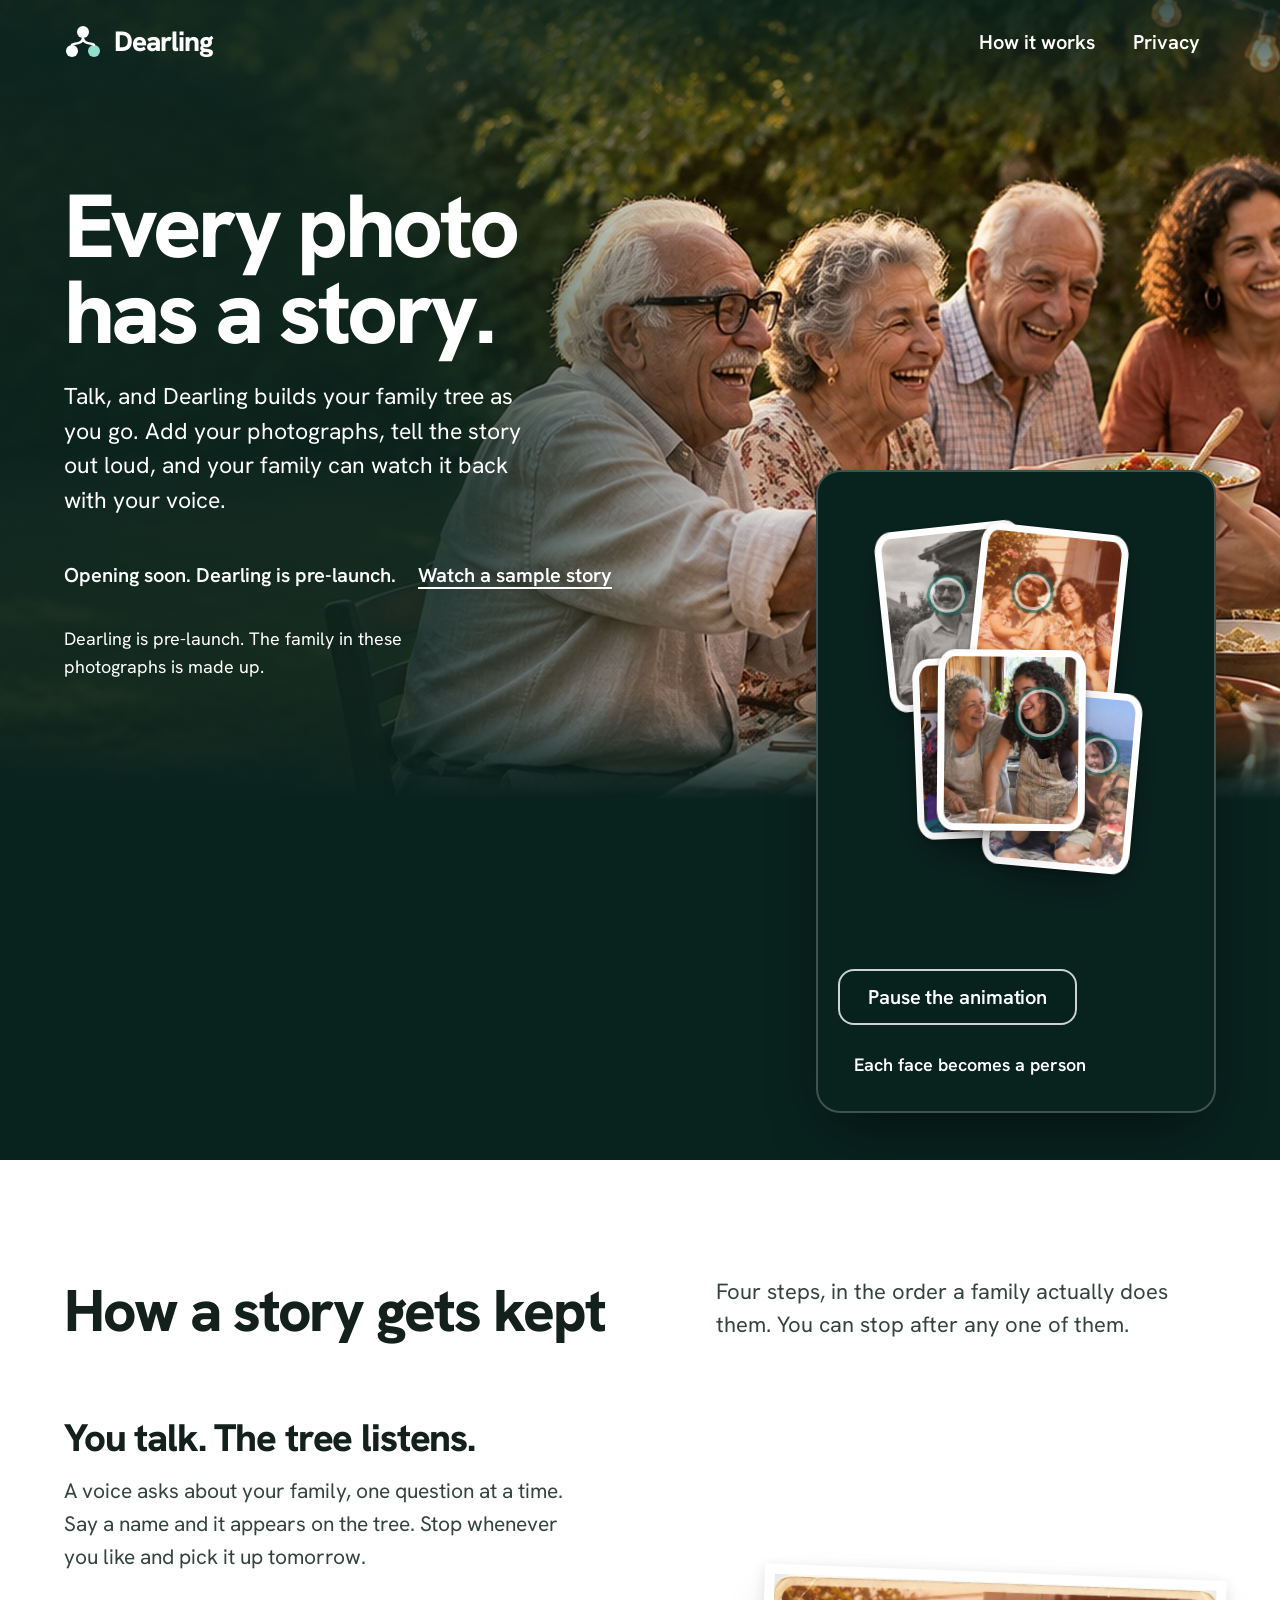
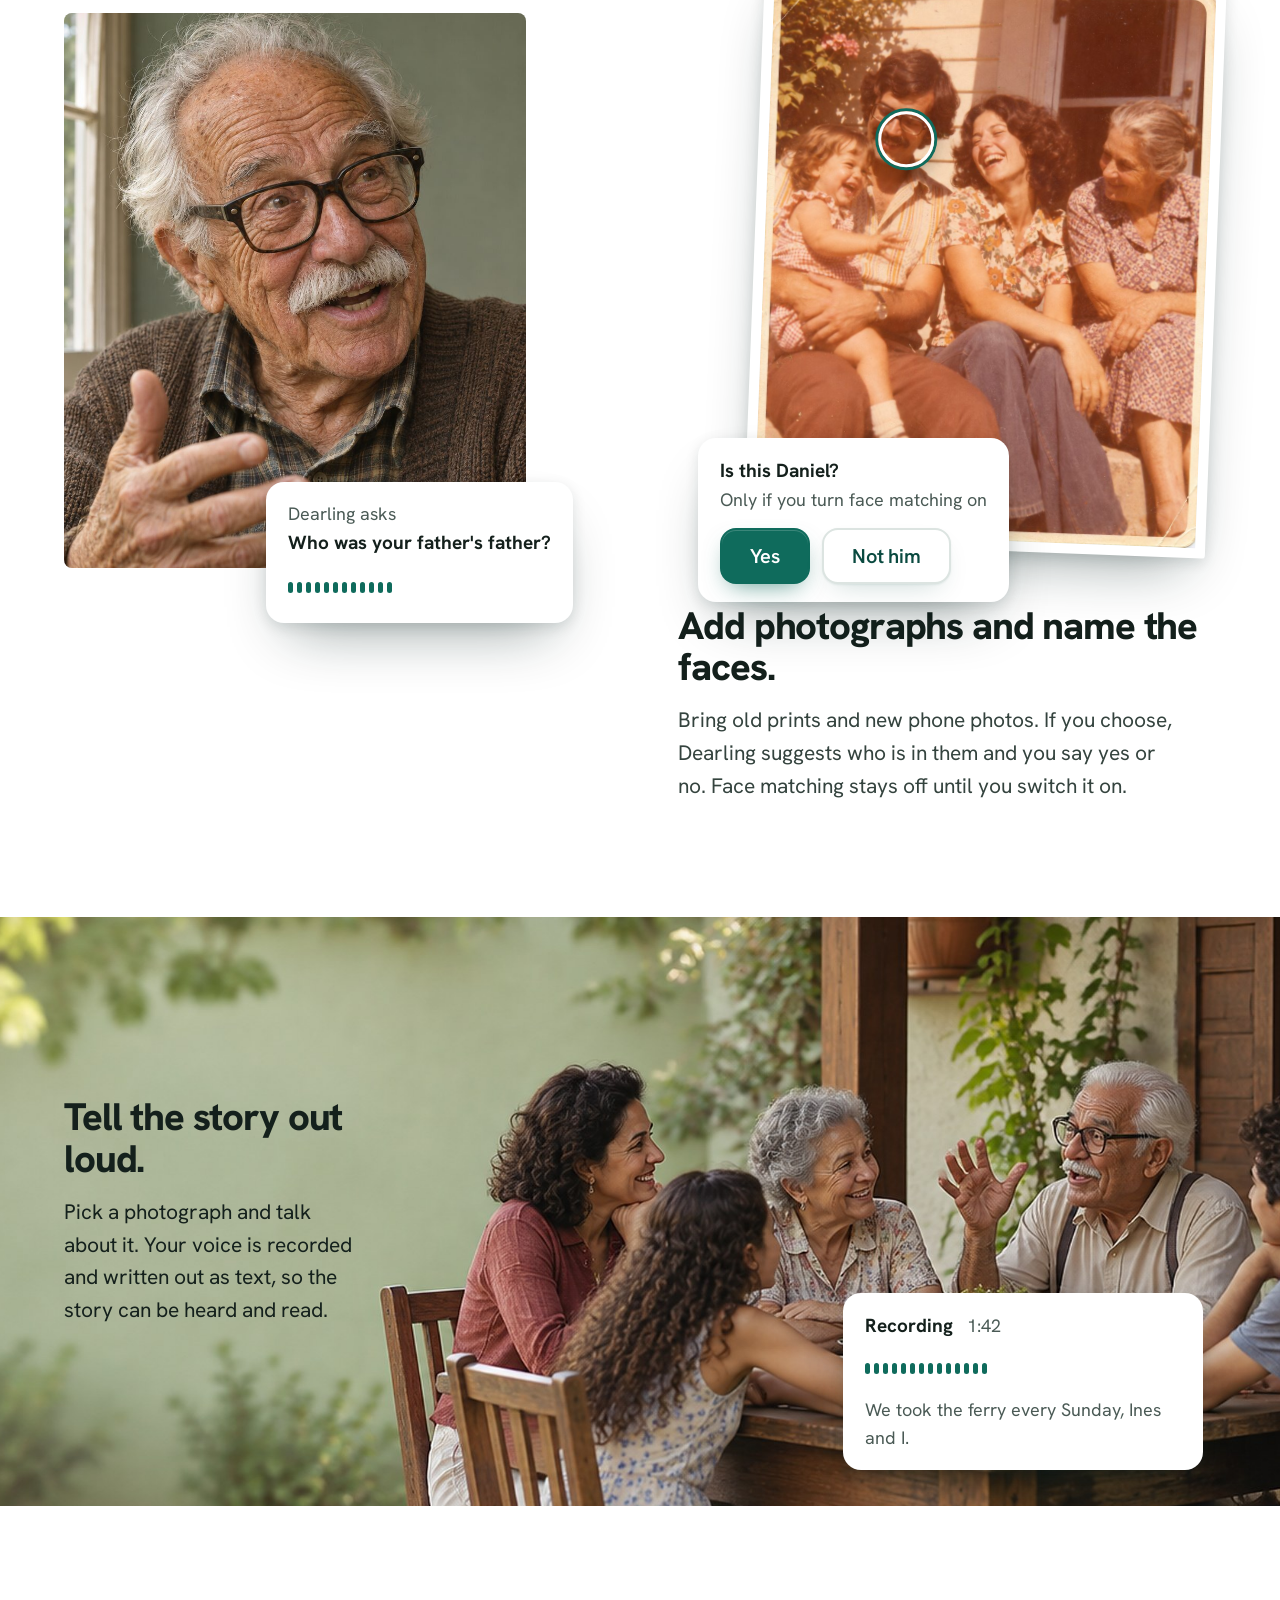
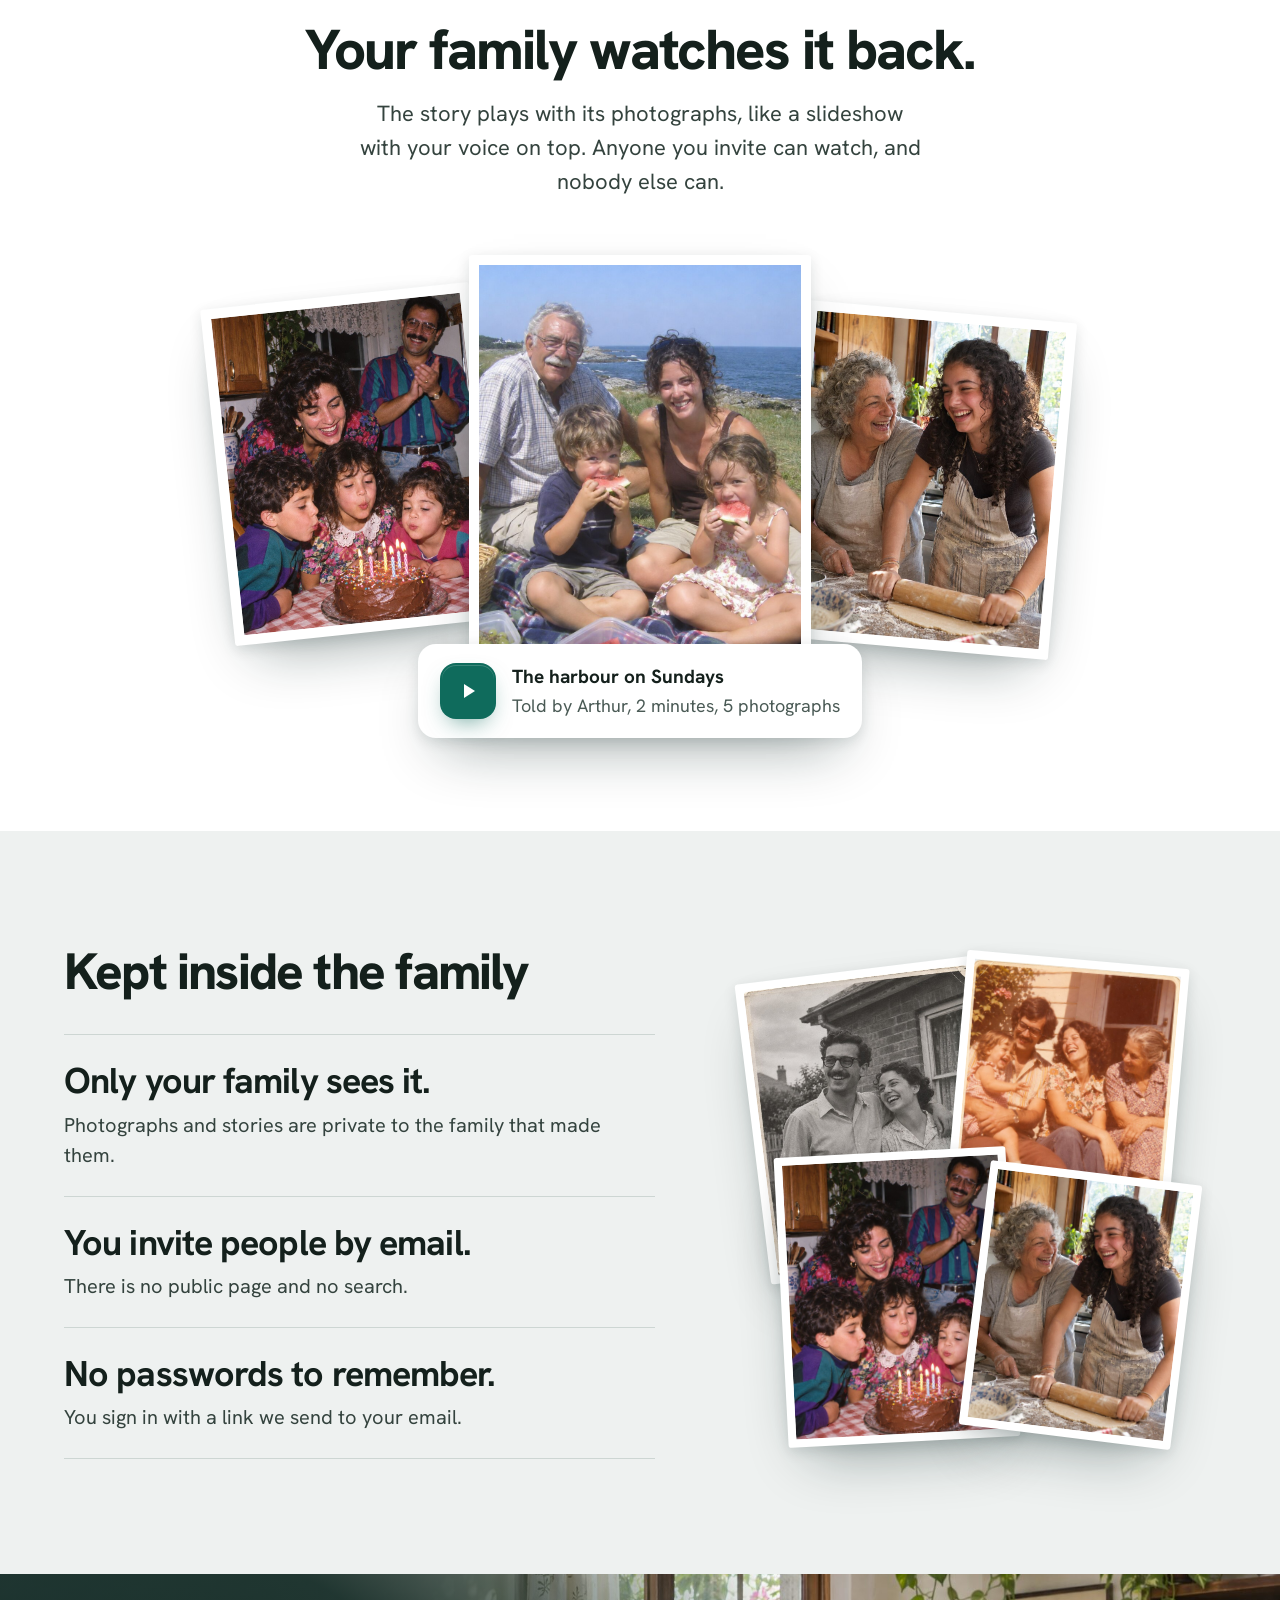
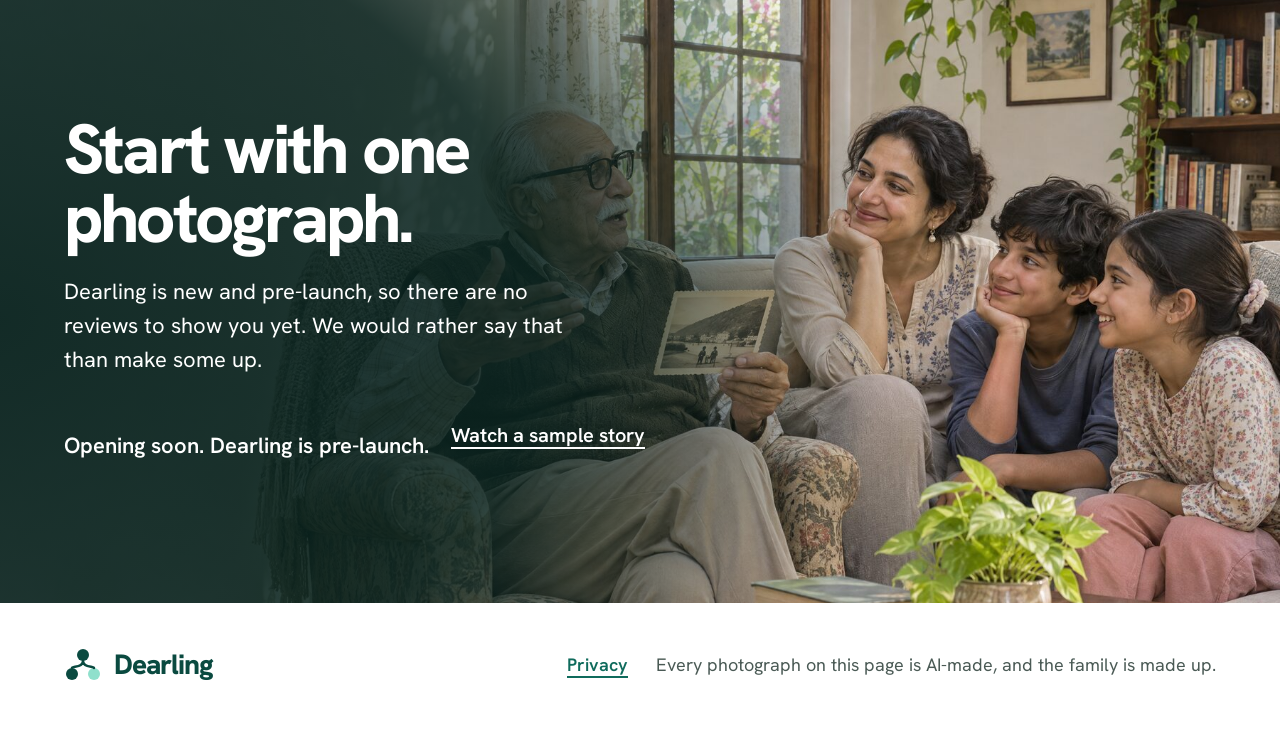
==== commit 50455d89: "Add link preview image and tags" ====
--- a/index.html
+++ b/index.html
@@ -7,6 +7,25 @@
 <meta name="description" content="Dearling turns old family photographs and the stories behind them into a family tree your relatives can watch and hear.">
 <link rel="icon" href="data:image/svg+xml,%3Csvg xmlns=%27http://www.w3.org/2000/svg%27 viewBox=%270 0 38 38%27%3E%3Ccircle cx=%2719%27 cy=%279%27 r=%276%27 fill=%27%230f6b5c%27/%3E%3Ccircle cx=%278%27 cy=%2728%27 r=%276%27 fill=%27%230f6b5c%27/%3E%3Ccircle cx=%2730%27 cy=%2728%27 r=%276%27 fill=%27%238fe0cc%27/%3E%3C/svg%3E">
 <link rel="stylesheet" href="dearling.css">
+<link rel="canonical" href="https://hellodearling.com/">
+<meta name="theme-color" content="#0f6b5c">
+<link rel="icon" type="image/png" sizes="32x32" href="https://hellodearling.com/favicon-32.png">
+<link rel="apple-touch-icon" href="https://hellodearling.com/apple-touch-icon.png">
+<meta property="og:type" content="website">
+<meta property="og:site_name" content="Dearling">
+<meta property="og:title" content="Dearling: every photo has a story">
+<meta property="og:description" content="Dearling turns old family photographs and the stories behind them into a family tree your relatives can watch and hear.">
+<meta property="og:url" content="https://hellodearling.com/">
+<meta property="og:image" content="https://hellodearling.com/assets/og-dearling.jpg">
+<meta property="og:image:type" content="image/jpeg">
+<meta property="og:image:width" content="1200">
+<meta property="og:image:height" content="630">
+<meta property="og:image:alt" content="Two grey-haired grandparents laughing together at an outdoor family dinner table in warm evening light, next to the words Every photo has a story. An illustrative image, not real customers.">
+<meta name="twitter:card" content="summary_large_image">
+<meta name="twitter:title" content="Dearling: every photo has a story">
+<meta name="twitter:description" content="Dearling turns old family photographs and the stories behind them into a family tree your relatives can watch and hear.">
+<meta name="twitter:image" content="https://hellodearling.com/assets/og-dearling.jpg">
+<meta name="twitter:image:alt" content="Two grey-haired grandparents laughing together at an outdoor family dinner table in warm evening light, next to the words Every photo has a story. An illustrative image, not real customers.">
 </head>
 <body>
 
--- a/dearling.css
+++ b/dearling.css
@@ -93,6 +93,18 @@
 .tag { position: absolute; left: 0; top: 0; background: #fff; color: var(--ink); font-weight: 700; font-size: 18px; line-height: 1; padding: 9px 12px; border-radius: 10px; white-space: nowrap; box-shadow: 0 6px 18px rgb(0 0 0 / .28); }
 .stagebar { display: flex; align-items: center; gap: 14px; margin-top: 14px; flex-wrap: wrap; }
 .stagecap { font-weight: 600; font-size: 18px; background: rgb(8 34 30 / .8); padding: 12px 16px; border-radius: 12px; }
+/* wide screens: the tree sits in a solid card on the lower right, below every face in the photograph; the photo keeps its height and the night ground extends under it */
+@media (min-width: 901px) {
+  .hero { min-height: calc(min(100svh, 800px) + 360px); }
+  .hero .bg, .hero .scrim { bottom: auto; height: min(100svh, 800px); }
+  .hero .bg { overflow: hidden; }
+  .hero .scrim {
+    background:
+      linear-gradient(0deg, var(--night) 0%, rgb(8 34 30 / 0) 110px),
+      radial-gradient(ellipse 60% 90% at 0% 58%, rgb(8 34 30 / .92) 0%, rgb(8 34 30 / .88) 58%, rgb(8 34 30 / 0) 100%),
+      linear-gradient(180deg, rgb(8 34 30 / .78) 0%, rgb(8 34 30 / .5) 70px, rgb(8 34 30 / 0) 150px); }
+  .stagewrap { position: absolute; z-index: 3; right: var(--gutter); top: calc(min(100svh, 800px) - 330px); width: clamp(380px, 38vw, 400px); padding: 20px; background: var(--night); border: 2px solid rgb(255 255 255 / .22); border-radius: 24px; box-shadow: 0 24px 60px -20px rgb(0 0 0 / .6); }
+}
 
 /* ---------- landing body: varied composition ---------- */
 .sec { padding: clamp(72px, 9vw, 128px) var(--gutter); }
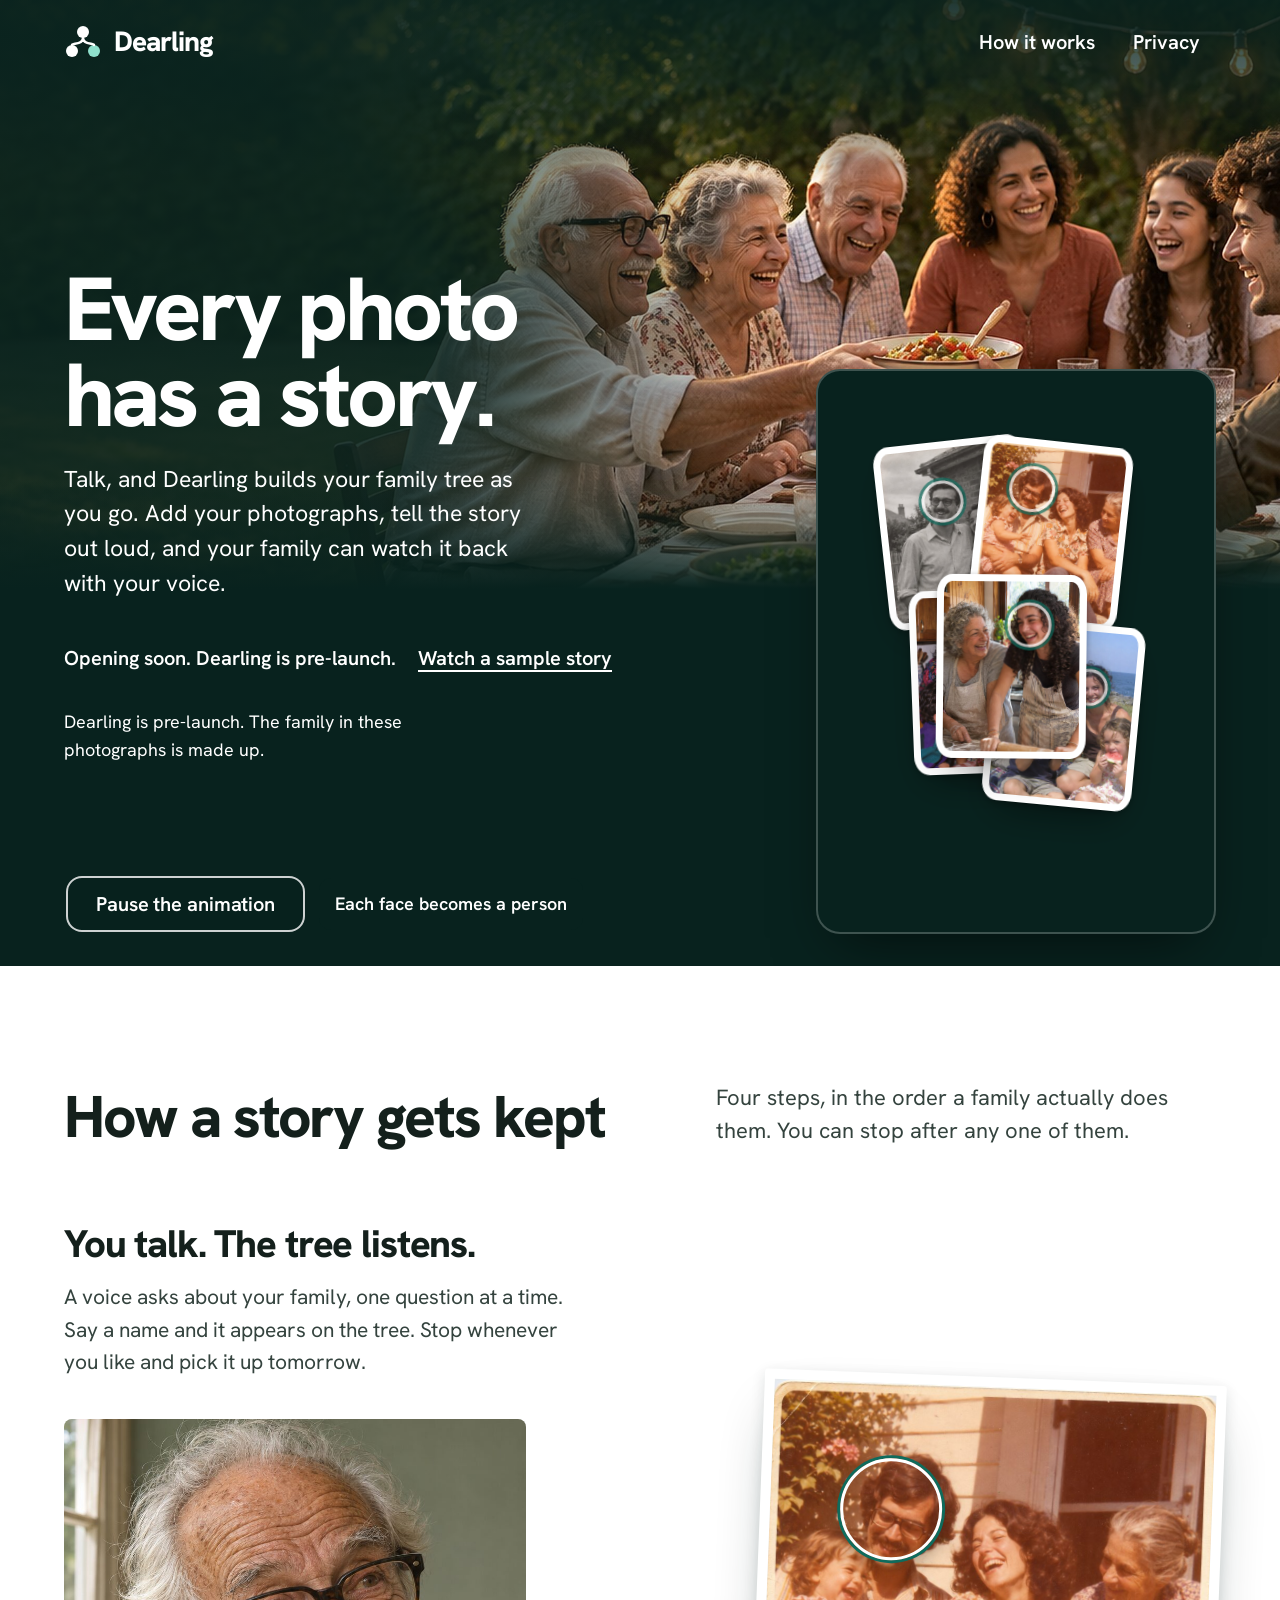
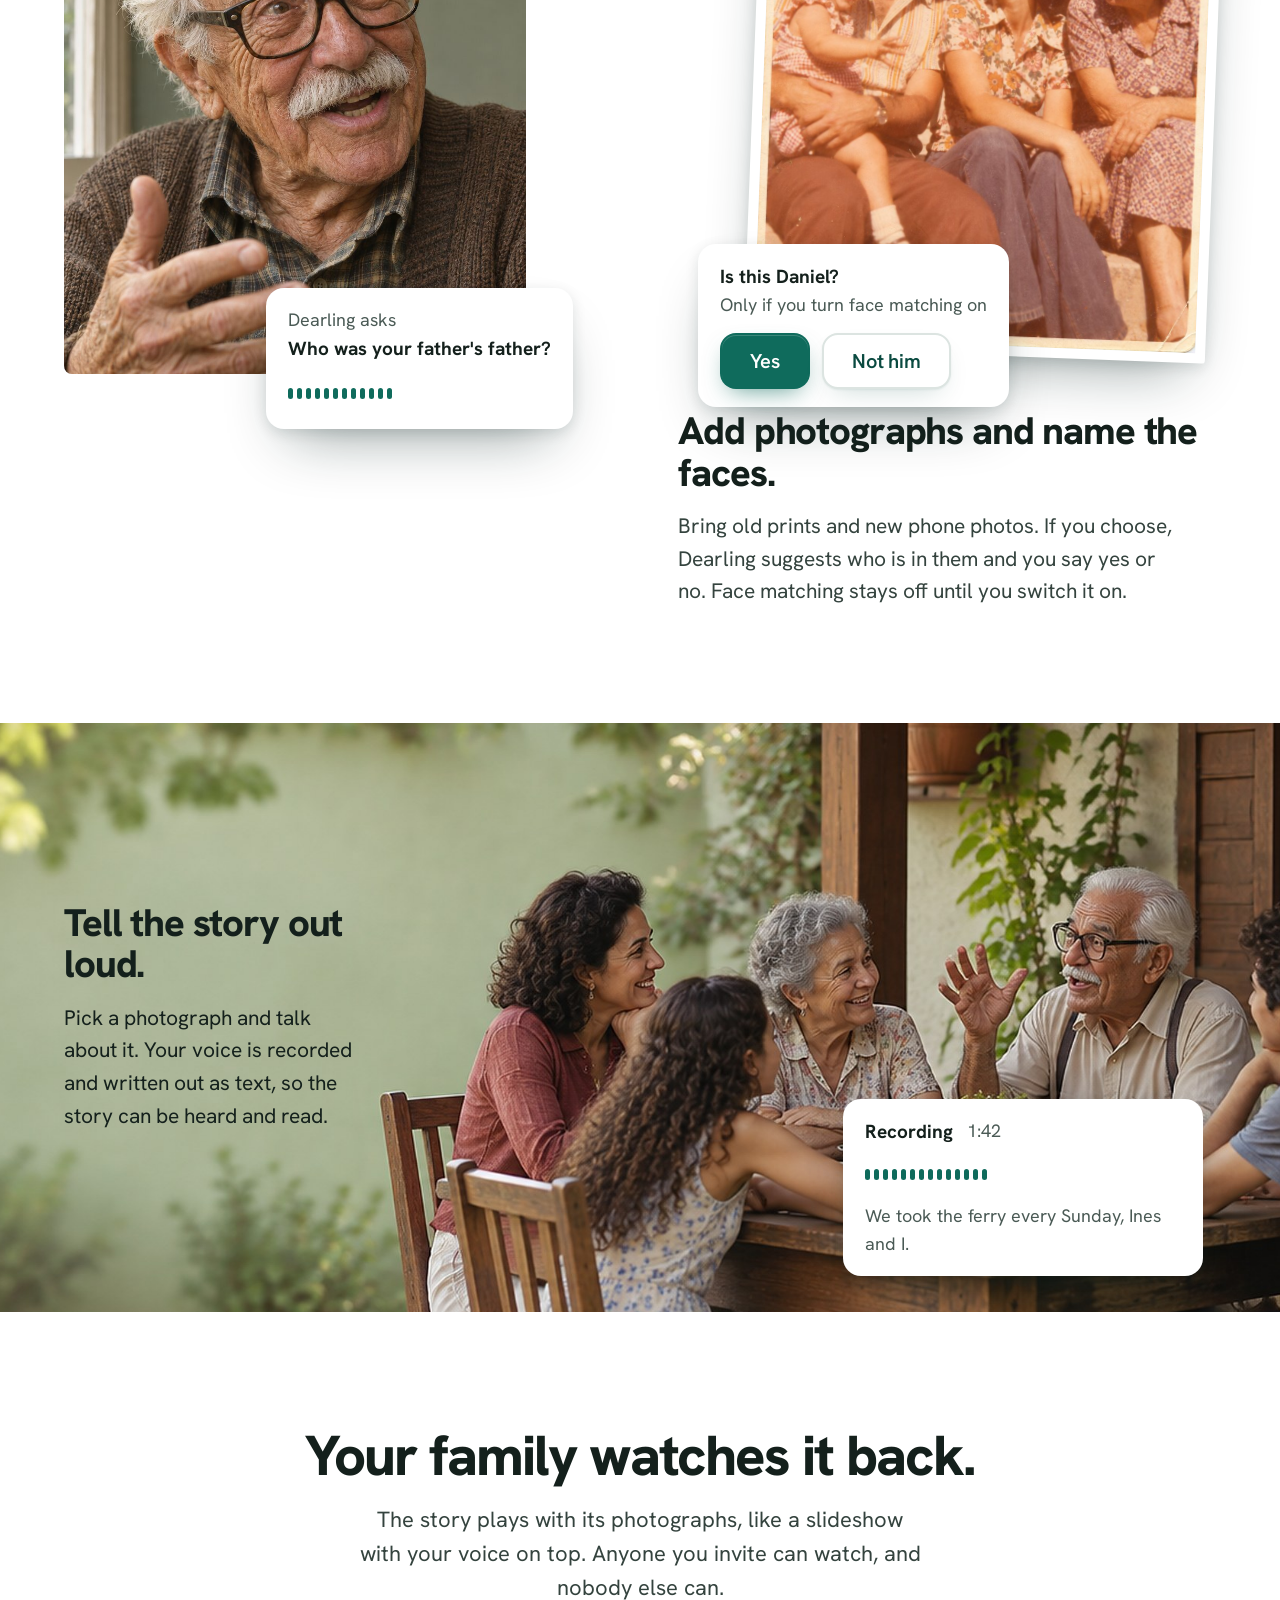
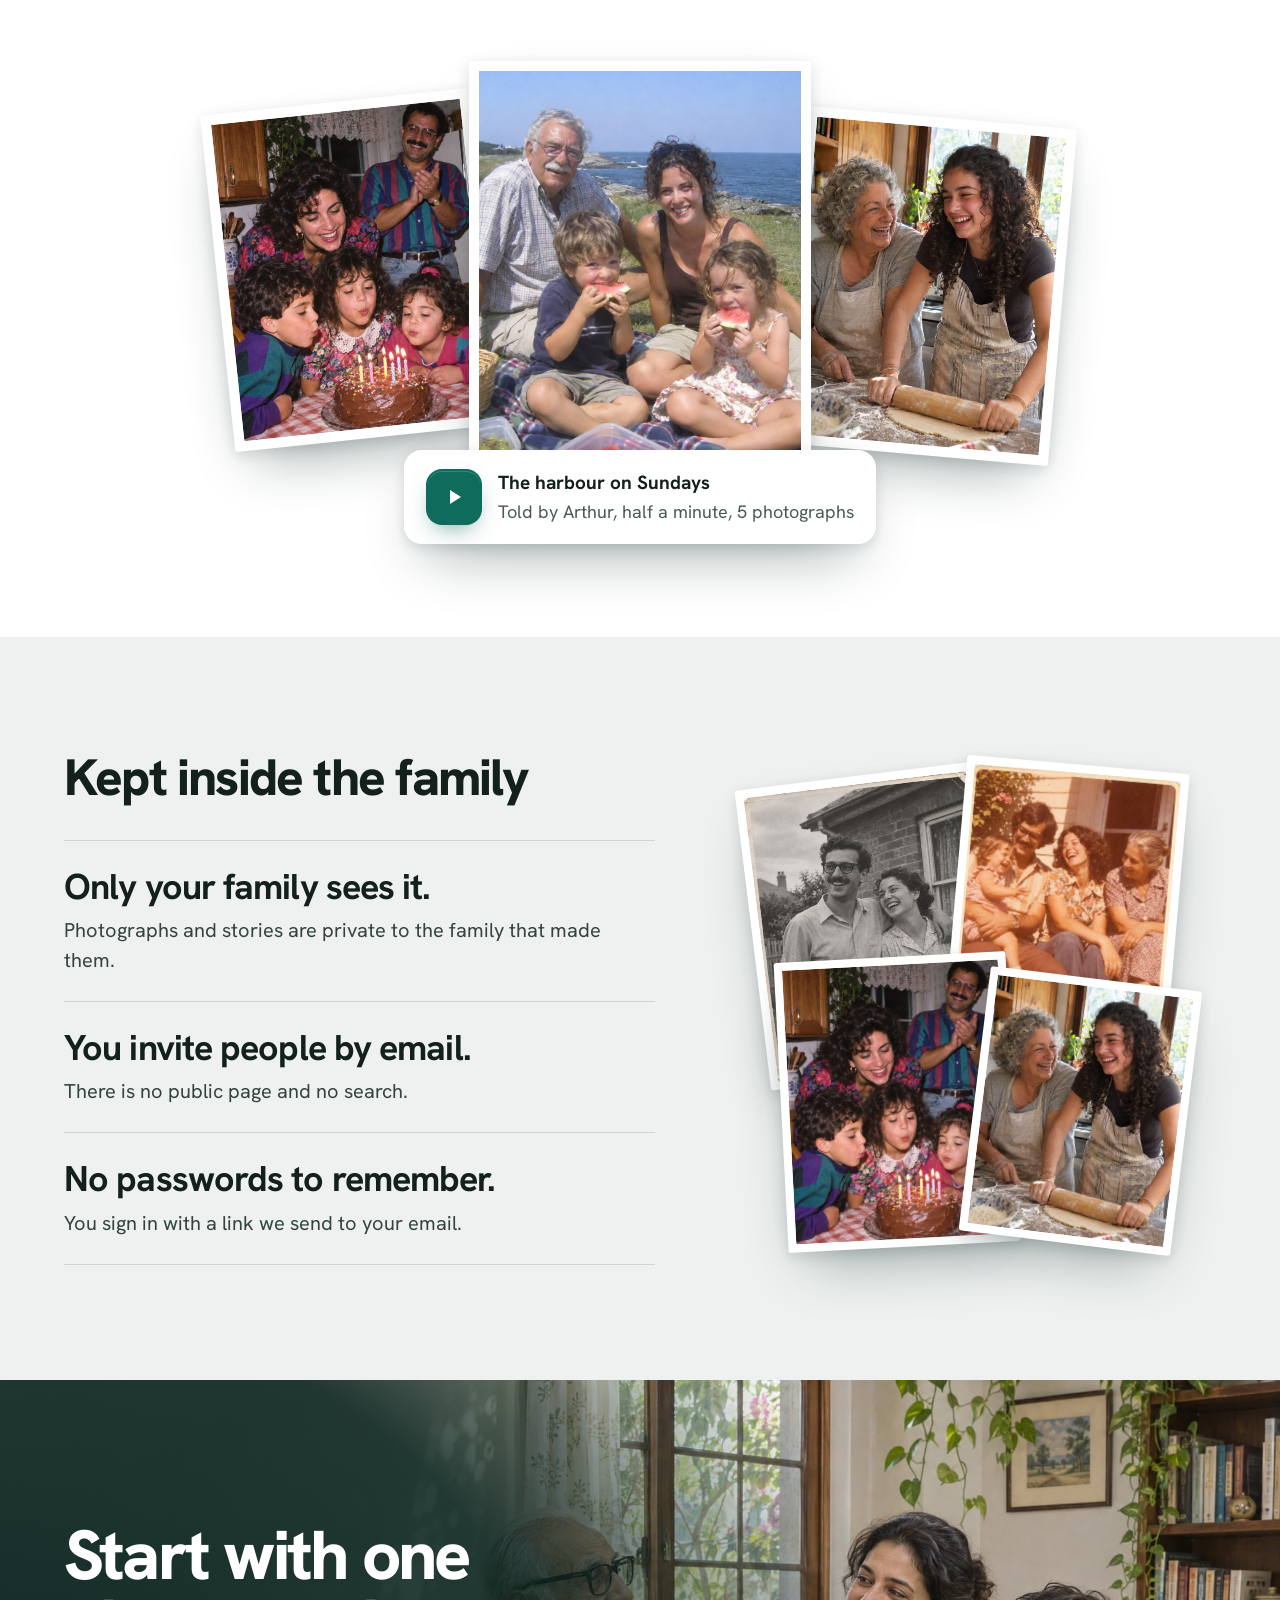
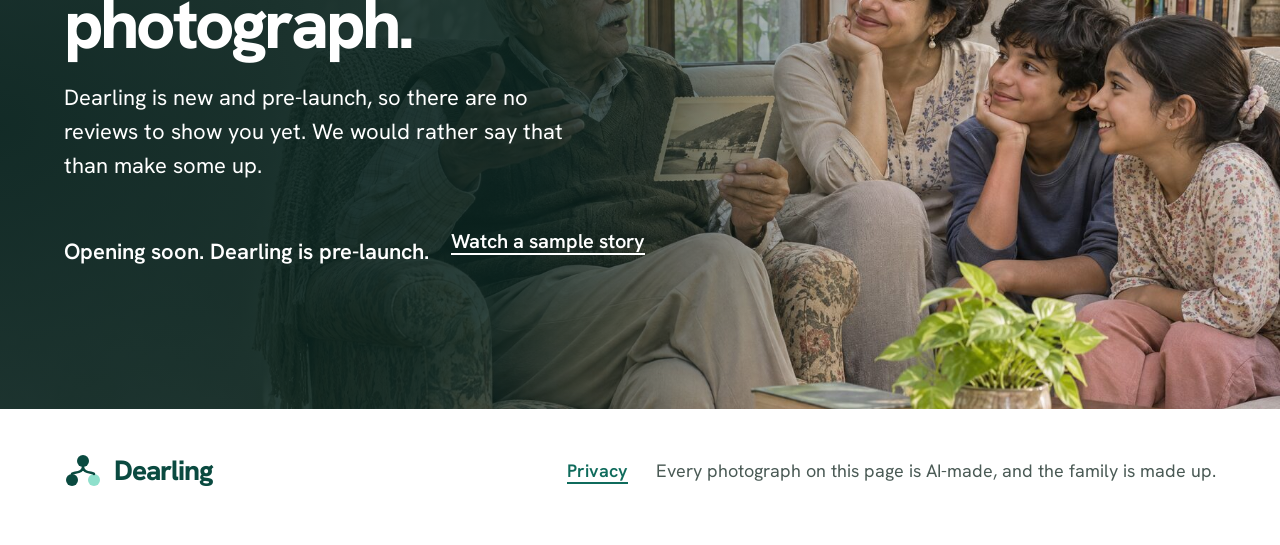
==== commit 1f45bc25: "Centre the face circles on the faces and give the sample story real narration The tree and chip circ" ====
--- a/index.html
+++ b/index.html
@@ -80,7 +80,7 @@
     <div class="colB">
       <div class="fig">
         <div class="frame" style="aspect-ratio:4/5"><img src="assets/p1975.jpg" alt="A faded 1975 snapshot: Daniel holding his small daughter Rosa on a porch step, beside Marta and her mother"></div>
-        <span class="ringed" style="left:33%;top:29%;width:12%;aspect-ratio:1"></span>
+        <span class="ringed" style="left:29.8%;top:22.8%;width:22%;aspect-ratio:1"></span>
         <div class="float" style="left:-12%;bottom:-9%;max-width:340px">
           <b>Is this Daniel?</b>
           <div class="who" style="margin-bottom:14px">Only if you turn face matching on</div>
@@ -116,7 +116,7 @@
       <div class="pr r"><img src="assets/p2025.jpg" alt="Marta and her granddaughter Mira rolling out dough together, 2025"></div>
       <div class="float">
         <a class="btn btn-primary btn-icon" href="sample-story.html" aria-label="Play Arthur's story"><svg viewBox="0 0 24 24" aria-hidden="true" fill="currentColor"><path d="M8 5v14l11-7z"/></svg></a>
-        <div style="text-align:left"><b>The harbour on Sundays</b><div class="who">Told by Arthur, 2 minutes, 5 photographs</div></div>
+        <div style="text-align:left"><b>The harbour on Sundays</b><div class="who">Told by Arthur, half a minute, 5 photographs</div></div>
       </div>
     </div>
   </div>
--- a/dearling.css
+++ b/dearling.css
@@ -93,17 +93,19 @@
 .tag { position: absolute; left: 0; top: 0; background: #fff; color: var(--ink); font-weight: 700; font-size: 18px; line-height: 1; padding: 9px 12px; border-radius: 10px; white-space: nowrap; box-shadow: 0 6px 18px rgb(0 0 0 / .28); }
 .stagebar { display: flex; align-items: center; gap: 14px; margin-top: 14px; flex-wrap: wrap; }
 .stagecap { font-weight: 600; font-size: 18px; background: rgb(8 34 30 / .8); padding: 12px 16px; border-radius: 12px; }
-/* wide screens: the tree sits in a solid card on the lower right, below every face in the photograph; the photo keeps its height and the night ground extends under it */
+/* wide screens: the tree sits in a solid card whose top is below every face in the photograph, over the table; the photo keeps its own height, the night ground carries the card, and the pause control sits at the lower left */
 @media (min-width: 901px) {
-  .hero { min-height: calc(min(100svh, 800px) + 360px); }
-  .hero .bg, .hero .scrim { bottom: auto; height: min(100svh, 800px); }
+  .hero { --ph: clamp(560px, 46vw, 720px); --cw: clamp(380px, 38vw, 400px); }
+  .hero .bg, .hero .scrim { bottom: auto; height: var(--ph); }
   .hero .bg { overflow: hidden; }
   .hero .scrim {
     background:
       linear-gradient(0deg, var(--night) 0%, rgb(8 34 30 / 0) 110px),
       radial-gradient(ellipse 60% 90% at 0% 58%, rgb(8 34 30 / .92) 0%, rgb(8 34 30 / .88) 58%, rgb(8 34 30 / 0) 100%),
-      linear-gradient(180deg, rgb(8 34 30 / .78) 0%, rgb(8 34 30 / .5) 70px, rgb(8 34 30 / 0) 150px); }
-  .stagewrap { position: absolute; z-index: 3; right: var(--gutter); top: calc(min(100svh, 800px) - 330px); width: clamp(380px, 38vw, 400px); padding: 20px; background: var(--night); border: 2px solid rgb(255 255 255 / .22); border-radius: 24px; box-shadow: 0 24px 60px -20px rgb(0 0 0 / .6); }
+      linear-gradient(180deg, rgb(8 34 30 / .9) 0%, rgb(8 34 30 / .68) 80px, rgb(8 34 30 / 0) 180px); }
+  .hero-inner { min-height: 0; }
+  .stagewrap { position: relative; z-index: 3; align-self: start; justify-self: end; margin: calc(var(--ph) - 316px) calc(var(--gutter) * .5) 0 0; width: var(--cw); padding: 20px; background: var(--night); border: 2px solid rgb(255 255 255 / .22); border-radius: 24px; box-shadow: 0 24px 60px -20px rgb(0 0 0 / .6); }
+  .stagebar { position: absolute; bottom: 0; left: calc(2 * var(--gutter) + var(--cw) - 100vw); right: calc(100% + 40px); margin: 0; }
 }
 
 /* ---------- landing body: varied composition ---------- */
@@ -307,6 +309,7 @@
   .hero-inner { grid-template-columns: 1fr; padding-top: 250px; padding-bottom: 48px; min-height: 0; gap: 40px; }
   .stagewrap { justify-self: center; width: min(420px, 100%); }
   .intro, .quiet, .coll { grid-template-columns: 1fr; }
+  .coll .float { position: relative !important; margin: -30px 12px 0 !important; right: auto !important; left: auto !important; bottom: auto !important; max-width: none !important; }
   .coll .colB { margin-top: 40px; }
   .colA .fig { width: 100%; margin-top: 28px; }
   .colB .fig { margin-left: 0; width: 100%; margin-bottom: 28px; }
@@ -345,7 +348,6 @@
   .hero .cta .btn { width: 100%; }
   .hero .cta .link { margin: 0 auto; }
   .float { font-size: 19px; }
-  .coll .float { position: relative !important; margin: -30px 12px 0 !important; right: auto !important; left: auto !important; bottom: auto !important; max-width: none !important; }
   .colB .fig .frame { transform: none; }
   .fan .pr { aspect-ratio: 16/10 !important; }
   .fan { height: auto; margin-top: 36px; display: grid; gap: 20px; }
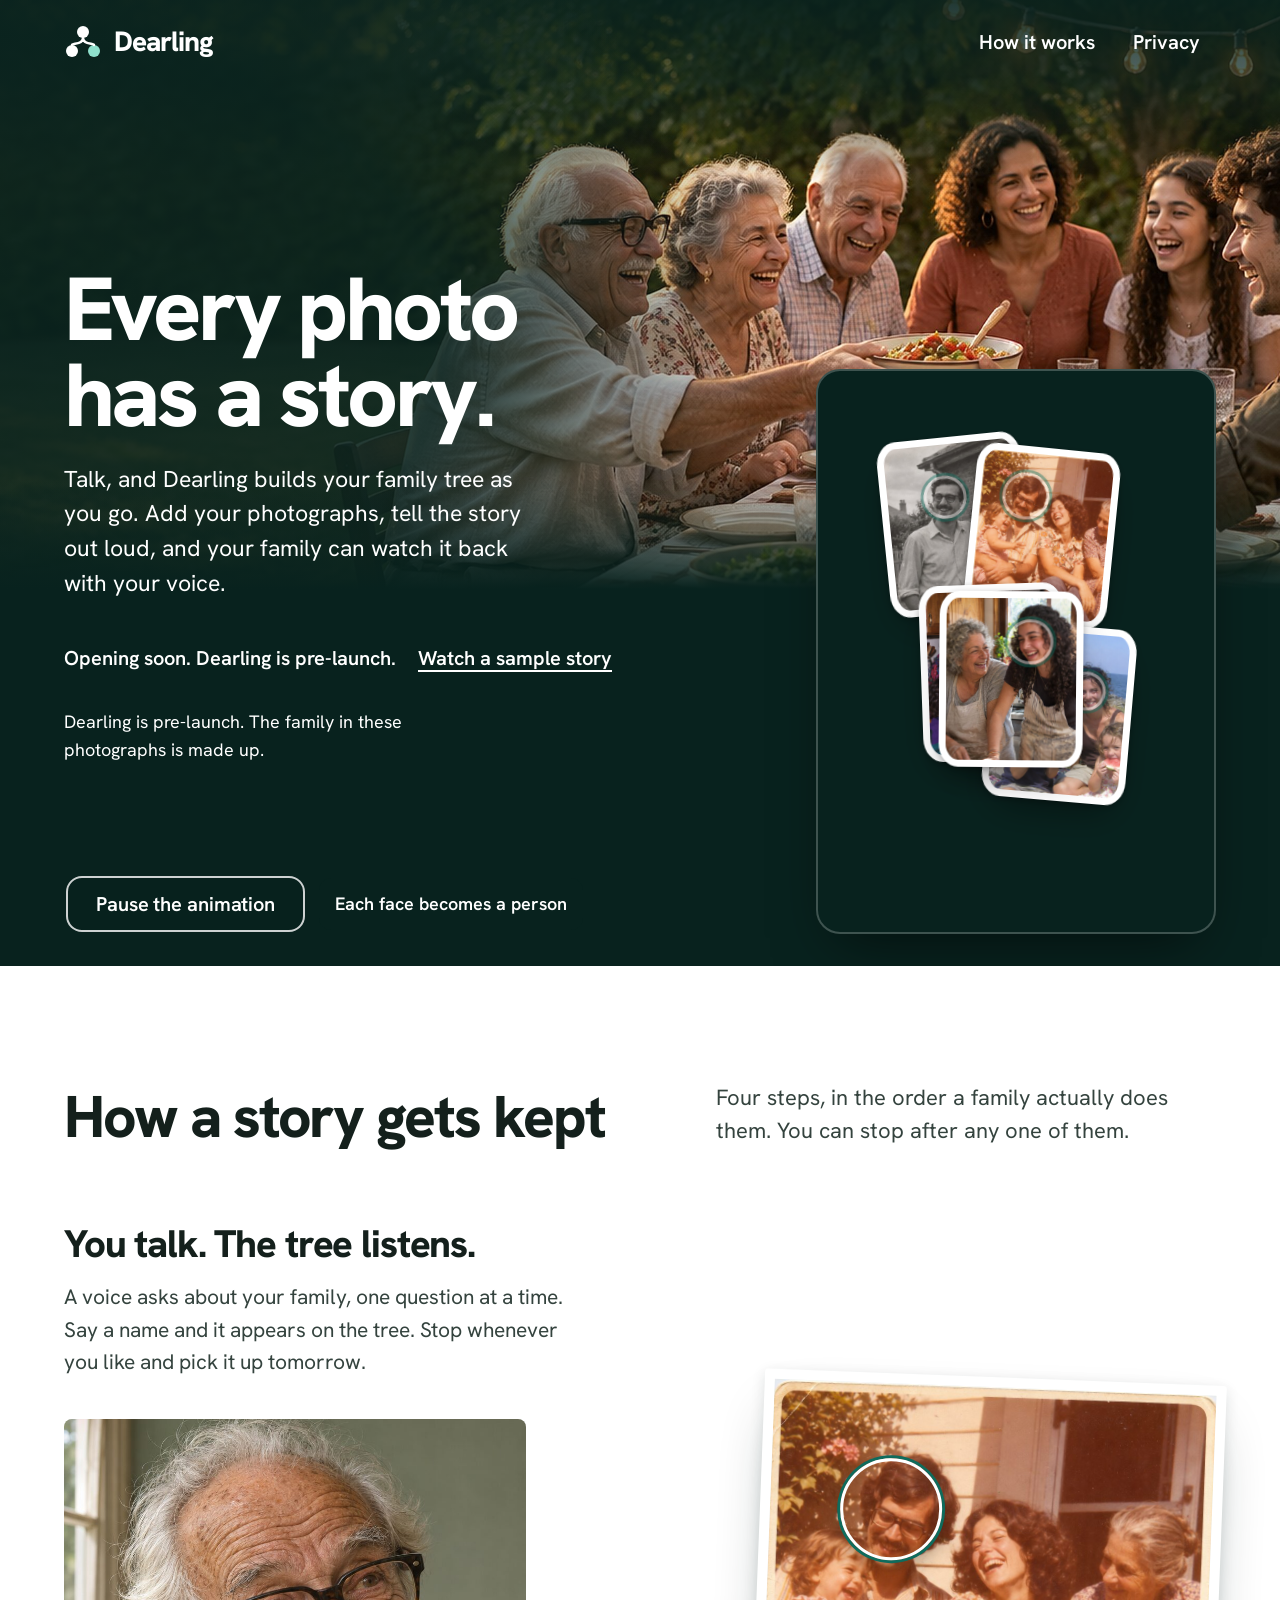
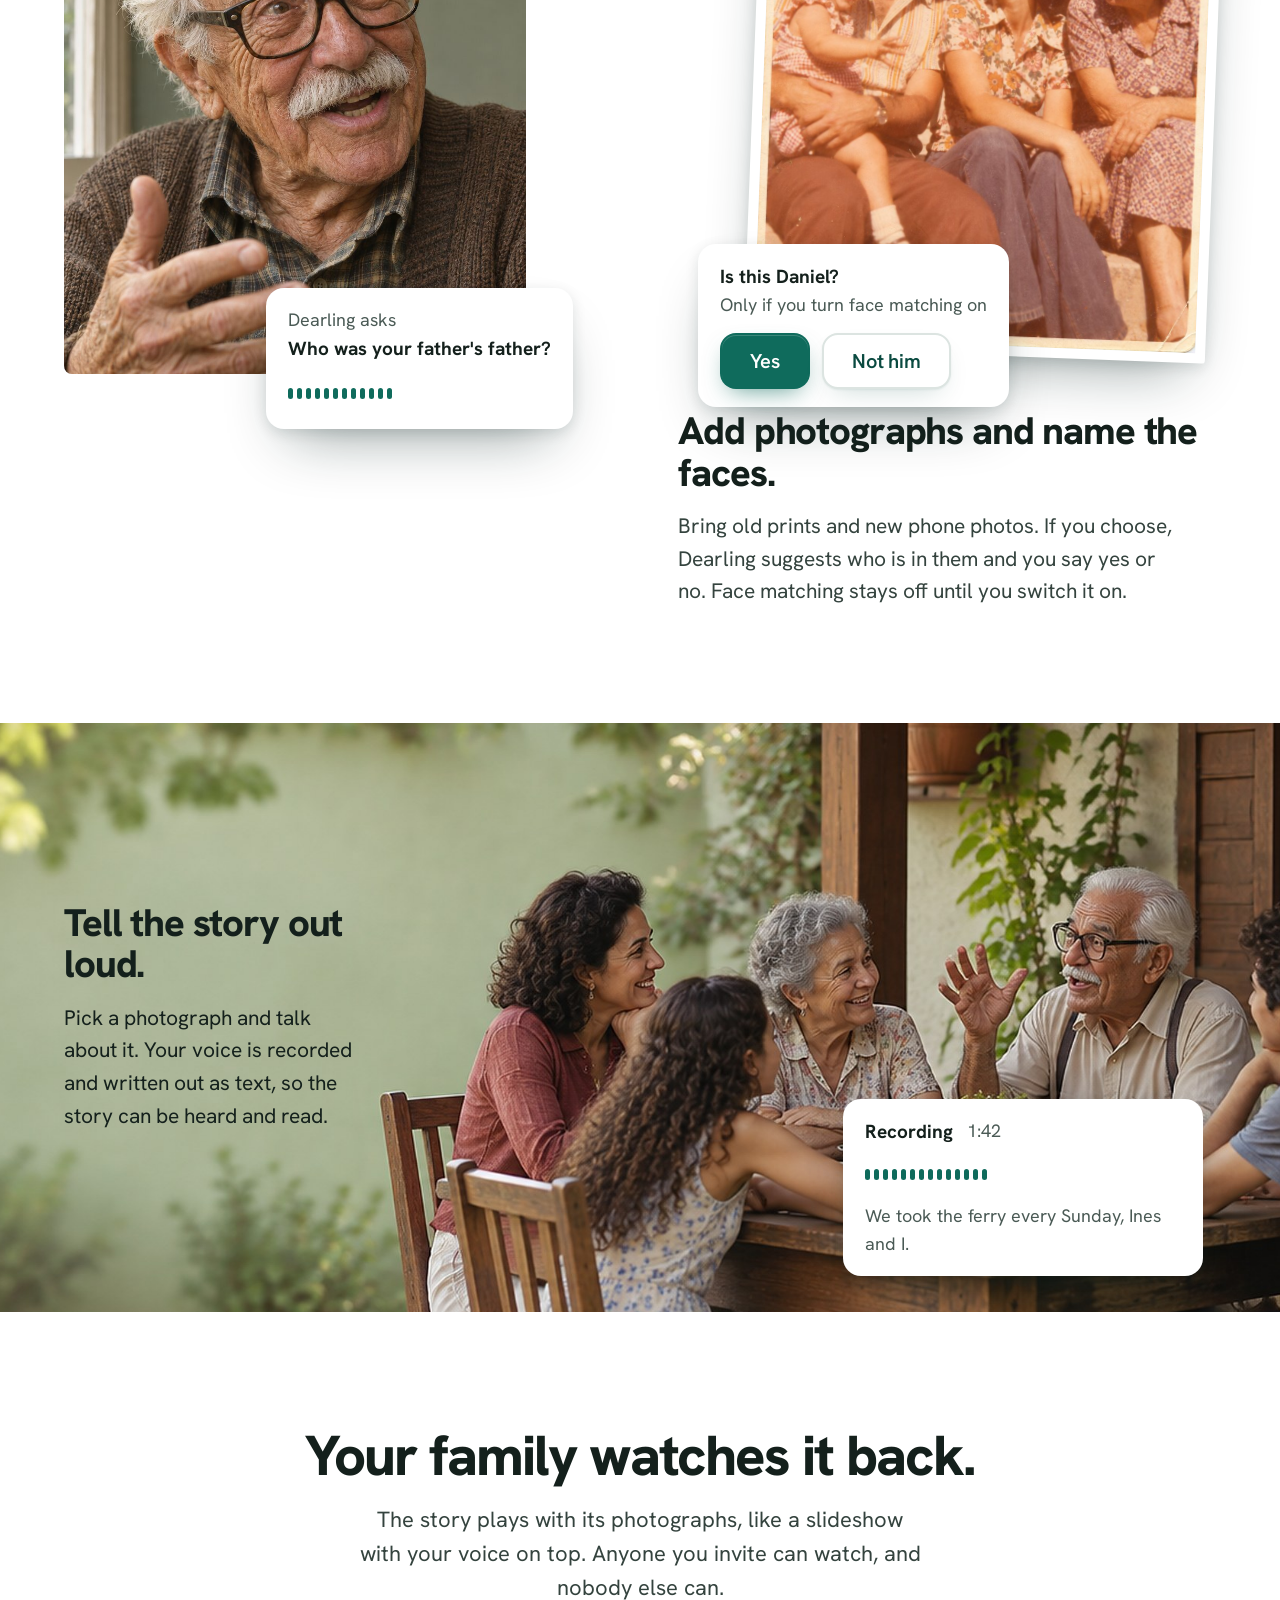
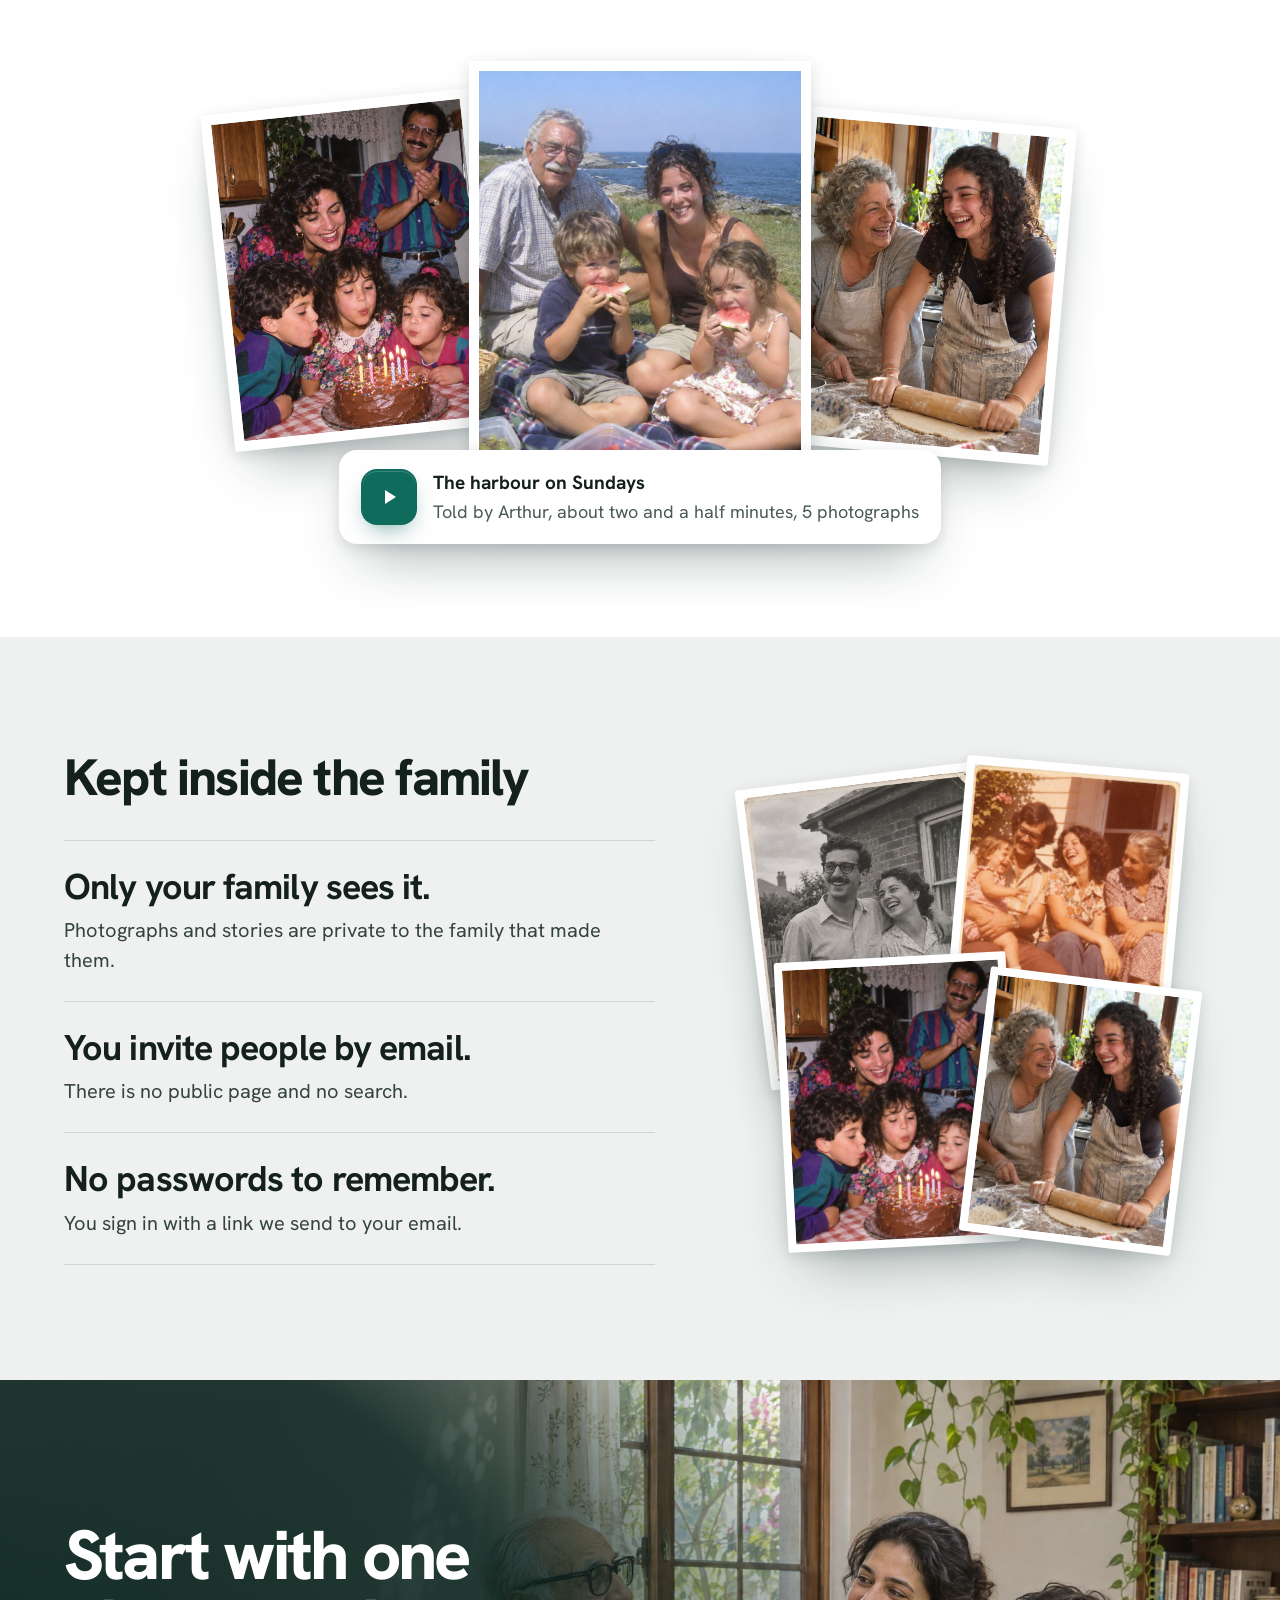
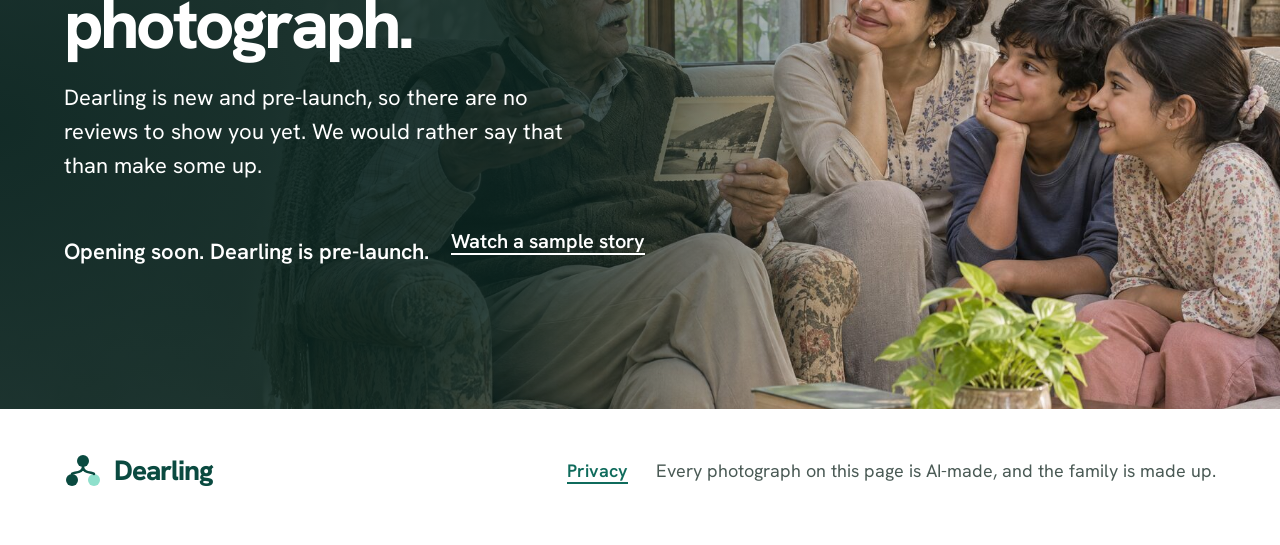
==== commit 016d1755: "Sample story is a full two and a half minute telling in a more human voice The first narration was f" ====
--- a/index.html
+++ b/index.html
@@ -112,11 +112,11 @@
     <p class="t">The story plays with its photographs, like a slideshow with your voice on top. Anyone you invite can watch, and nobody else can.</p>
     <div class="fan">
       <div class="pr l"><img src="assets/p1994.jpg" alt="A 1994 kitchen birthday: children blowing out candles, Daniel and Marta behind them"></div>
-      <div class="pr c"><img src="assets/p2008.jpg" alt="A 2008 seaside picnic: Arthur with his daughter Rosa and her two small children eating watermelon" style="object-position:50% 40%"></div>
+      <div class="pr c"><img src="assets/p2008.jpg" alt="A 2008 seaside picnic: Arthur with his granddaughter Rosa and her two small children eating watermelon" style="object-position:50% 40%"></div>
       <div class="pr r"><img src="assets/p2025.jpg" alt="Marta and her granddaughter Mira rolling out dough together, 2025"></div>
       <div class="float">
         <a class="btn btn-primary btn-icon" href="sample-story.html" aria-label="Play Arthur's story"><svg viewBox="0 0 24 24" aria-hidden="true" fill="currentColor"><path d="M8 5v14l11-7z"/></svg></a>
-        <div style="text-align:left"><b>The harbour on Sundays</b><div class="who">Told by Arthur, half a minute, 5 photographs</div></div>
+        <div style="text-align:left"><b>The harbour on Sundays</b><div class="who">Told by Arthur, about two and a half minutes, 5 photographs</div></div>
       </div>
     </div>
   </div>
--- a/dearling.css
+++ b/dearling.css
@@ -247,7 +247,7 @@
 .shot .slide { position: absolute; inset: 0; opacity: 0; transition: opacity 1.4s ease; z-index: -2; }
 .shot .slide.on { opacity: 1; }
 .shot .slide img { width: 100%; height: 100%; object-fit: cover; transform: scale(1.02); }
-.shot .slide.on img { animation: kb 20s ease-out forwards; }
+.shot .slide.on img { animation: kb 40s ease-out forwards; }
 .player.paused .slide.on img { animation-play-state: paused; }
 @keyframes kb { from { transform: scale(1.02); } to { transform: scale(1.12) translate(-1.2%, -1%); } }
 .shot::after { content: ""; position: absolute; inset: 0; z-index: -1; background: linear-gradient(0deg, rgb(7 41 35 / .95) 0%, rgb(7 41 35 / .9) 28%, rgb(7 41 35 / .55) 52%, rgb(7 41 35 / 0) 76%); }
@@ -281,6 +281,18 @@
 .tr button:hover { background: var(--band); }
 .tr button.now { background: var(--mint); color: var(--ink); font-weight: 700; }
 
+/* ---------- read the story ---------- */
+.readbox { margin-top: 20px; }
+.read-btn { min-height: 52px; padding: 0 24px; border-radius: 16px; border: 2px solid var(--spruce); background: #fff; color: var(--deep); font: 700 18px var(--font); cursor: pointer; display: inline-flex; align-items: center; gap: 10px; }
+.read-btn::after { content: ""; width: 9px; height: 9px; border-right: 2.5px solid currentColor; border-bottom: 2.5px solid currentColor; transform: rotate(45deg) translateY(-2px); }
+.read-btn[aria-expanded=true]::after { transform: rotate(-135deg) translateY(-2px); }
+.read-btn:hover { background: var(--mint); }
+.read-txt { margin-top: 14px; padding: 22px 26px; background: #fff; border: 1px solid var(--line); border-radius: 22px; max-width: 46em; }
+.read-txt h3 { font-size: 18px; font-weight: 800; color: var(--deep); margin-top: 18px; }
+.read-txt h3:first-child { margin-top: 0; }
+.read-txt p { margin-top: 6px; font-size: 20px; line-height: 1.5; color: var(--ink); }
+@media (max-width: 640px) { .read-txt { padding: 18px 16px; } .read-btn { width: 100%; justify-content: center; } }
+
 /* ---------- sign in ---------- */
 body.signin { min-height: 100vh; display: grid; grid-template-columns: 1fr 1fr; background: #fff; }
 .si-photo { position: relative; overflow: hidden; background: var(--night); isolation: isolate; }
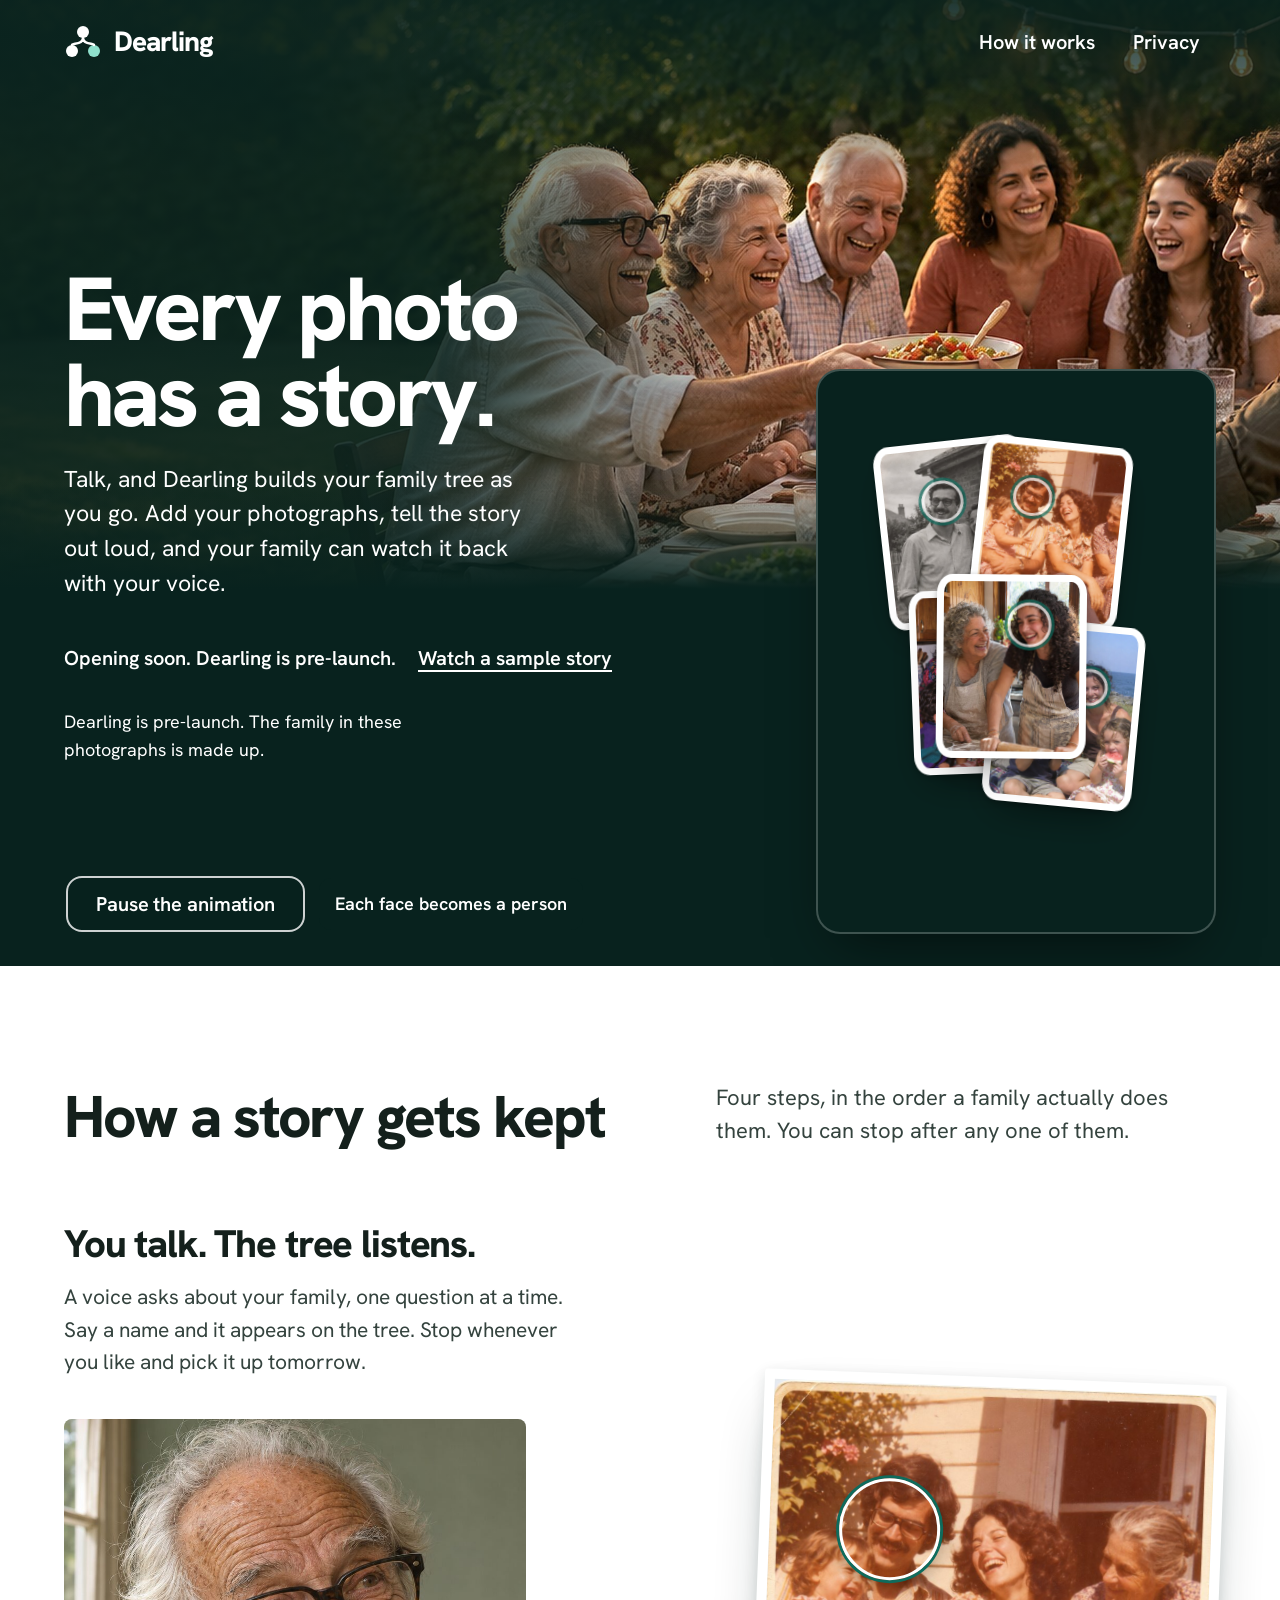
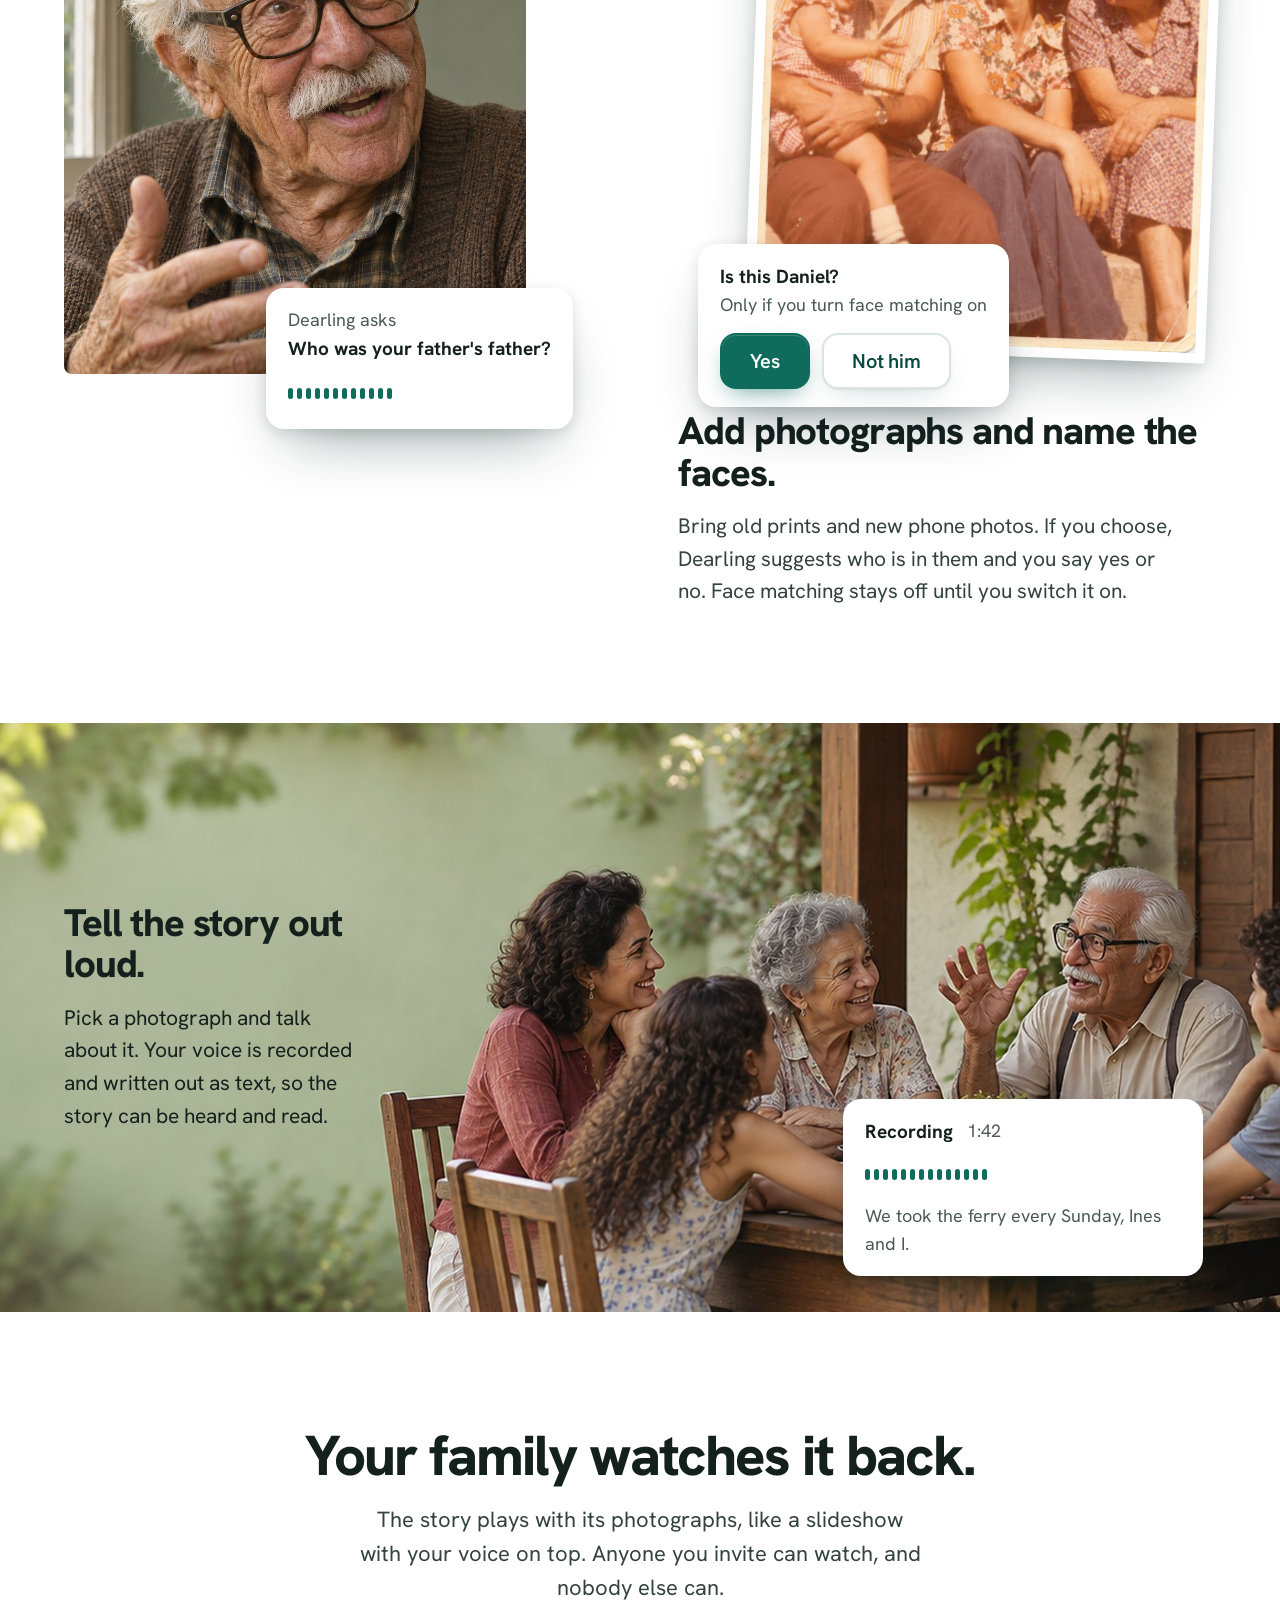
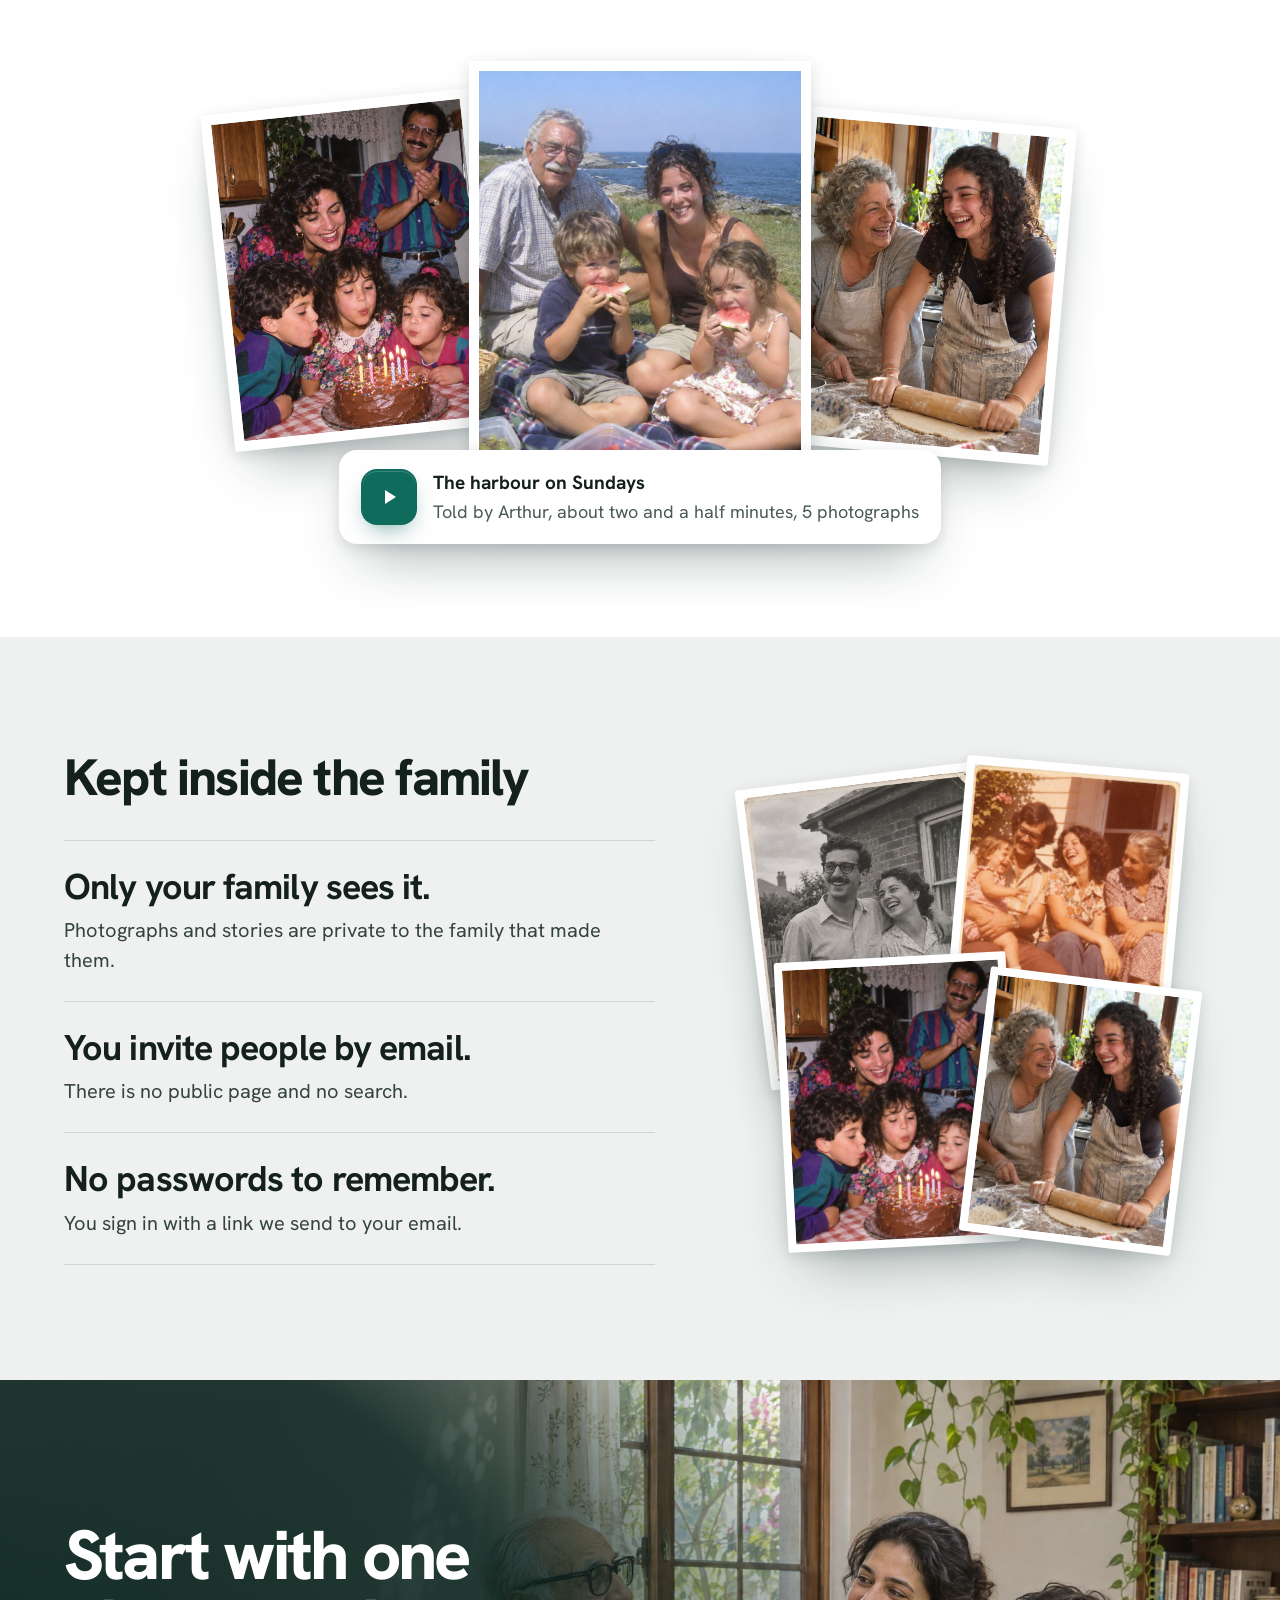
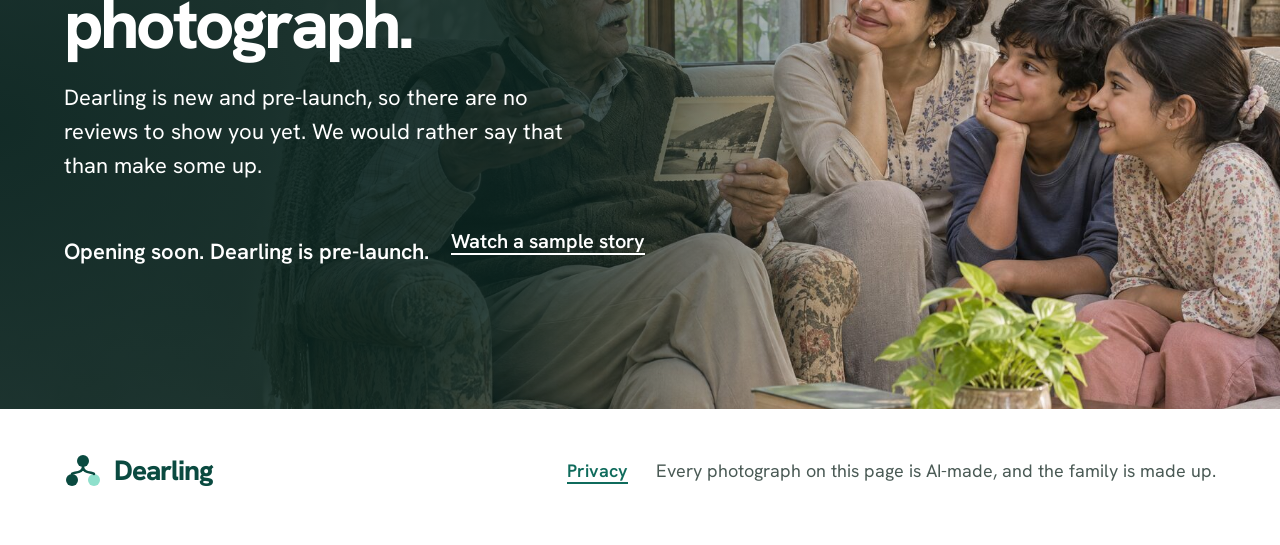
==== commit 1f6b1041: "Daniel's circle is centred on his face, not his hair The crop was centred on the head including hair" ====
--- a/index.html
+++ b/index.html
@@ -80,7 +80,7 @@
     <div class="colB">
       <div class="fig">
         <div class="frame" style="aspect-ratio:4/5"><img src="assets/p1975.jpg" alt="A faded 1975 snapshot: Daniel holding his small daughter Rosa on a porch step, beside Marta and her mother"></div>
-        <span class="ringed" style="left:29.8%;top:22.8%;width:22%;aspect-ratio:1"></span>
+        <span class="ringed" style="left:29.4%;top:26.2%;width:22%;aspect-ratio:1"></span>
         <div class="float" style="left:-12%;bottom:-9%;max-width:340px">
           <b>Is this Daniel?</b>
           <div class="who" style="margin-bottom:14px">Only if you turn face matching on</div>
